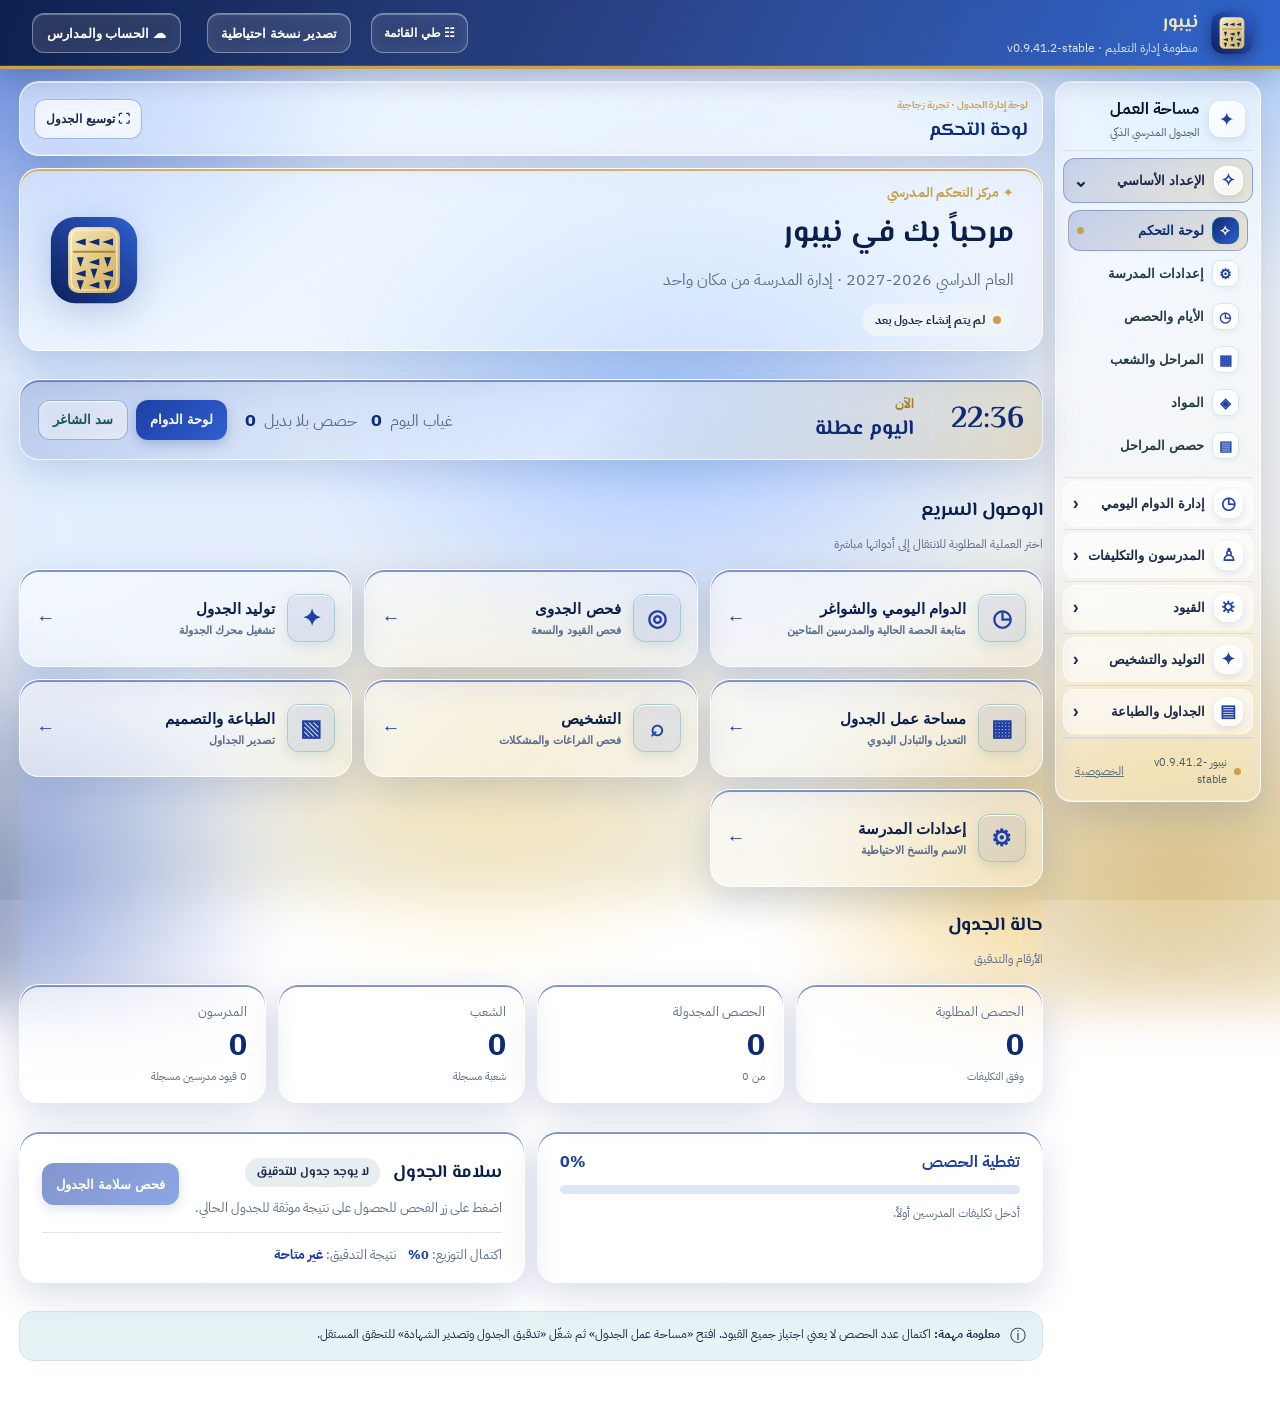
==== index.html @ 240587cc "Add files via upload" ====
<!doctype html><html lang="ar" dir="rtl"><head><meta charset="utf-8"><meta name="viewport" content="width=device-width,initial-scale=1"><meta name="application-name" content="نيبور — منظومة إدارة التعليم"><meta name="theme-color" content="#0F2A75"><link rel="manifest" href="manifest.json"><link rel="apple-touch-icon" href="apple-touch-icon.png"><link rel="icon" type="image/png" href="icon-192.png"><meta name="apple-mobile-web-app-capable" content="yes"><meta name="mobile-web-app-capable" content="yes"><meta name="apple-mobile-web-app-title" content="نيبور"><meta name="apple-mobile-web-app-status-bar-style" content="black-translucent"><title>نيبور — منظومة إدارة التعليم v0.9.41.2-stable</title>

<link rel="stylesheet" href="fonts.css"><link rel="stylesheet" href="styles.css?v=09412"><link rel="stylesheet" href="theme.css?v=09412"><link rel="stylesheet" href="cloud.css?v=09412"><link rel="stylesheet" href="identity.css?v=09412"></head><body>
<header class="topbar"><button type="button" id="menuToggle" class="glass-icon menu-toggle" aria-label="فتح القائمة" aria-expanded="false"><span>☰</span></button><div class="brand"><svg class="logo" viewBox="0 0 48 48" fill="none" stroke="#fff" stroke-width="3.2" stroke-linecap="round" stroke-linejoin="round" aria-hidden="true"><path d="M9 38c0-9 8-6 12-12s-2-11 6-14 12 2 12 2"/><circle cx="9" cy="38" r="3.2" fill="#E8A23A" stroke="none"/><circle cx="39" cy="14" r="3.2" fill="#E8A23A" stroke="none"/></svg><div><h1>نيبور</h1><p id="releaseLabel">منظومة إدارة التعليم · v0.9.41.2-stable</p></div></div><button type="button" id="sidebarCompactToggle" class="sidebar-compact-toggle" aria-label="طي القائمة الجانبية" aria-pressed="false" title="طي القائمة">☷ القائمة</button><button id="exportBtn" title="تنزيل نسخة احتياطية">تصدير نسخة احتياطية</button></header>
<div class="app-shell"><aside class="glass-sidebar" id="sidebar" aria-label="القائمة الرئيسية"><div class="sidebar-head"><span class="glass-icon">✦</span><div><strong>مساحة العمل</strong><small>الجدول المدرسي الذكي</small></div></div><div id="sideNavigation"></div><div class="sidebar-foot"><span class="live-dot"></span><span id="sideVersion">نيبور v0.9.41.2-stable</span><a class="side-privacy" href="privacy.html" target="_blank" rel="noopener" style="margin-inline-start:auto;font-size:12px;opacity:.85;color:inherit">الخصوصية</a></div></aside><div id="sidebarBackdrop" class="sidebar-backdrop" hidden></div><main><div class="workspace-top"><div><span class="eyebrow">لوحة إدارة الجدول · تجربة زجاجية</span><h2 id="currentPage">التوليد والتشخيص</h2></div><label class="section-picker">القسم <select id="sectionSelector" aria-label="اختيار القسم"></select></label></div><nav id="steps" aria-label="صفحات القسم"></nav><section id="summary" class="panel"></section><section id="workspace" class="panel"></section></main></div>
<input id="importFile" type="file" accept=".json,application/json" class="masar-import-input" aria-label="اختيار نسخة احتياطية JSON"><script src="errorlog.js"></script><script src="storage.js?v=09412"></script><script src="pwa.js"></script></body></html>
---- fonts.css ----
/* خطوط مسار — مضمّنة محلياً لتعمل دون إنترنت وفي الطباعة. El Messiri للعناوين، IBM Plex Sans Arabic للنصوص. */
@font-face{font-family:"El Messiri";font-style:normal;font-weight:500;font-display:swap;src:url(font-messiri-ar-500.woff2) format("woff2");unicode-range:U+0600-06FF,U+200C-200E,U+2010-2011,U+204F,U+2E41,U+FB50-FDFF,U+FE80-FEFC}
@font-face{font-family:"El Messiri";font-style:normal;font-weight:500;font-display:swap;src:url(font-messiri-la-500.woff2) format("woff2");unicode-range:U+0000-00FF,U+0131,U+0152-0153,U+02BB-02BC,U+02C6,U+02DA,U+02DC,U+2000-206F,U+20AC,U+2122,U+2191,U+2193,U+2212,U+2215,U+FEFF,U+FFFD}
@font-face{font-family:"El Messiri";font-style:normal;font-weight:700;font-display:swap;src:url(font-messiri-ar-700.woff2) format("woff2");unicode-range:U+0600-06FF,U+200C-200E,U+2010-2011,U+204F,U+2E41,U+FB50-FDFF,U+FE80-FEFC}
@font-face{font-family:"El Messiri";font-style:normal;font-weight:700;font-display:swap;src:url(font-messiri-la-700.woff2) format("woff2");unicode-range:U+0000-00FF,U+0131,U+0152-0153,U+02BB-02BC,U+02C6,U+02DA,U+02DC,U+2000-206F,U+20AC,U+2122,U+2191,U+2193,U+2212,U+2215,U+FEFF,U+FFFD}
@font-face{font-family:"IBM Plex Sans Arabic";font-style:normal;font-weight:400;font-display:swap;src:url(font-plex-ar-400.woff2) format("woff2");unicode-range:U+0600-06FF,U+200C-200E,U+2010-2011,U+204F,U+2E41,U+FB50-FDFF,U+FE80-FEFC}
@font-face{font-family:"IBM Plex Sans Arabic";font-style:normal;font-weight:400;font-display:swap;src:url(font-plex-la-400.woff2) format("woff2");unicode-range:U+0000-00FF,U+0131,U+0152-0153,U+02BB-02BC,U+02C6,U+02DA,U+02DC,U+2000-206F,U+20AC,U+2122,U+2191,U+2193,U+2212,U+2215,U+FEFF,U+FFFD}
@font-face{font-family:"IBM Plex Sans Arabic";font-style:normal;font-weight:500;font-display:swap;src:url(font-plex-ar-500.woff2) format("woff2");unicode-range:U+0600-06FF,U+200C-200E,U+2010-2011,U+204F,U+2E41,U+FB50-FDFF,U+FE80-FEFC}
@font-face{font-family:"IBM Plex Sans Arabic";font-style:normal;font-weight:500;font-display:swap;src:url(font-plex-la-500.woff2) format("woff2");unicode-range:U+0000-00FF,U+0131,U+0152-0153,U+02BB-02BC,U+02C6,U+02DA,U+02DC,U+2000-206F,U+20AC,U+2122,U+2191,U+2193,U+2212,U+2215,U+FEFF,U+FFFD}
@font-face{font-family:"IBM Plex Sans Arabic";font-style:normal;font-weight:700;font-display:swap;src:url(font-plex-ar-700.woff2) format("woff2");unicode-range:U+0600-06FF,U+200C-200E,U+2010-2011,U+204F,U+2E41,U+FB50-FDFF,U+FE80-FEFC}
@font-face{font-family:"IBM Plex Sans Arabic";font-style:normal;font-weight:700;font-display:swap;src:url(font-plex-la-700.woff2) format("woff2");unicode-range:U+0000-00FF,U+0131,U+0152-0153,U+02BB-02BC,U+02C6,U+02DA,U+02DC,U+2000-206F,U+20AC,U+2122,U+2191,U+2193,U+2212,U+2215,U+FEFF,U+FFFD}
---- styles.css ----
:root{--bg:#f4f7fb;--card:#fff;--ink:#172033;--muted:#667085;--line:#e4e9f1;--accent:#285b8f;--good:#267a4a;--warn:#a76500;--danger:#b42318}*{box-sizing:border-box}body{margin:0;font-family:Tahoma,Arial,sans-serif;background:var(--bg);color:var(--ink)}header{background:#173b63;color:#fff;padding:20px max(24px,5vw);display:flex;justify-content:space-between;align-items:center;gap:20px}h1{margin:0 0 6px;font-size:25px}header p{margin:0;opacity:.8}button{border:0;border-radius:9px;padding:10px 14px;cursor:pointer;background:var(--accent);color:#fff;font-weight:700}button.secondary{background:#eef3f8;color:#27445f}button.danger{background:#fff0ee;color:var(--danger)}button.warn{background:#fff4df;color:#8a5700}main{max-width:1400px;margin:auto;padding:24px}.panel{background:var(--card);border:1px solid var(--line);border-radius:14px;padding:20px;margin-bottom:18px;box-shadow:0 4px 18px #1720330a}#steps{display:flex;gap:8px;overflow:auto;margin-bottom:18px}.step{white-space:nowrap;background:#fff;color:#445;border:1px solid var(--line)}.step.active{background:var(--accent);color:#fff}.grid{display:grid;grid-template-columns:repeat(auto-fit,minmax(220px,1fr));gap:12px}.field label{display:block;font-size:13px;color:var(--muted);margin-bottom:6px}.field input,.field select,.field textarea{width:100%;border:1px solid #cfd7e3;border-radius:8px;padding:10px;background:#fff;font:inherit}.field textarea{min-height:120px;resize:vertical}.actions{display:flex;gap:8px;flex-wrap:wrap;margin-top:14px}.cards{display:grid;grid-template-columns:repeat(auto-fit,minmax(150px,1fr));gap:10px}.stat{border:1px solid var(--line);border-radius:10px;padding:13px}.stat b{display:block;font-size:23px;margin-top:5px}.progress{height:10px;background:#edf1f5;border-radius:10px;overflow:hidden}.progress i{display:block;height:100%;background:var(--good)}table{width:100%;border-collapse:collapse;margin-top:14px;table-layout:fixed}th,td{border-bottom:1px solid var(--line);padding:10px;text-align:right;vertical-align:top;overflow-wrap:anywhere}th{background:#f8fafc;color:#475467;font-size:13px}.empty{text-align:center;color:var(--muted);padding:30px}.tag{display:inline-block;border-radius:20px;padding:4px 8px;font-size:12px;background:#eef4fa}.notice{padding:11px 13px;border-radius:9px;background:#f0f7ff;color:#214d78;margin:10px 0}.error{background:#fff1f0;color:var(--danger)}.warning{background:#fff8e8;color:#8a5700}.stage-dot{width:10px;height:10px;border-radius:50%;display:inline-block;margin-left:5px}.availability{overflow:auto}.slot-grid{display:grid;grid-template-columns:130px repeat(var(--periods),minmax(72px,1fr));min-width:700px;border:1px solid var(--line);border-radius:10px;overflow:hidden}.slot-grid>div{padding:8px;border-left:1px solid var(--line);border-bottom:1px solid var(--line);text-align:center}.slot-head{font-weight:700;background:#f8fafc}.slot{cursor:pointer;user-select:none}.slot.available{background:#edf8f1;color:#21633e}.slot.unavailable{background:#fff0ee;color:#9d281f}.pref-grid{display:flex;gap:7px;flex-wrap:wrap;margin-top:8px}.pref{border:1px solid var(--line);background:#fff;color:#475467}.pref.preferred{background:#edf8f1;color:#21633e}.pref.avoid{background:#fff4df;color:#8a5700}.lock-card{border:1px solid var(--line);border-radius:10px;padding:12px;margin-top:10px}.muted{color:var(--muted);font-size:13px}@media(max-width:700px){header{align-items:flex-start;flex-direction:column}main{padding:12px}.panel{padding:14px}table{font-size:13px}}.feas-head{display:flex;align-items:center;gap:14px;border-radius:12px;padding:16px;margin:14px 0}.feas-head.ok{background:#edf8f1;color:#21633e}.feas-head.bad{background:#fff1f0;color:#8f2119}.feas-score{width:44px;height:44px;border-radius:50%;display:grid;place-items:center;background:#fff;font-size:25px;font-weight:800}.feas-head h3{margin:0 0 5px}.issue{display:flex;gap:12px;border:1px solid var(--line);border-radius:10px;padding:13px;margin:9px 0}.issue.red{border-right:4px solid var(--danger)}.issue.orange{border-right:4px solid var(--warn)}.issue.green{border-right:4px solid var(--good)}.issue-icon{font-size:20px}button:disabled{opacity:.5;cursor:not-allowed}.tt-wrap{overflow:auto;margin-top:16px;border:1px solid var(--line);border-radius:12px}.timetable{margin:0;min-width:1000px}.timetable th{position:relative}.timetable td,.timetable th{text-align:center;padding:7px}.lesson b{display:block;font-size:13px}.lesson small{display:block;margin-top:4px;font-size:11px;color:#475467}.tt-empty{color:#98a2b3}.generation-status{margin-top:14px;padding:12px;border-radius:9px;background:#edf8f1;color:#21633e}@media print{header,#steps,#summary,.actions,.notice{display:none!important}main,.panel{max-width:none;margin:0;padding:0;border:0;box-shadow:none}.tt-wrap{overflow:visible;border:0}.timetable{min-width:0;font-size:9px;-webkit-print-color-adjust:exact;print-color-adjust:exact}}
.edit-overlay{position:fixed;inset:0;background:rgba(15,23,42,.48);display:grid;place-items:center;z-index:999;padding:20px}.edit-card{background:#fff;width:min(520px,100%);border-radius:16px;padding:20px;box-shadow:0 20px 60px rgba(0,0,0,.22)}.edit-card h3{margin-top:0}.quality-grid{display:grid;grid-template-columns:repeat(4,1fr);gap:10px;margin:15px 0}.quality-grid>div{background:#f8fafc;border:1px solid var(--line);border-radius:12px;padding:12px;text-align:center}.quality-grid b{display:block;font-size:22px;color:#163a5f}.quality-grid span{display:block;font-size:12px;color:#667085;margin-top:4px}@media(max-width:700px){.quality-grid{grid-template-columns:repeat(2,1fr)}}

/* v0.5.1 editing visibility + iPad/mobile */
.edit-visible{display:inline-flex!important;align-items:center;justify-content:center;gap:5px;white-space:nowrap;min-width:82px}
.edit-head{display:flex;align-items:center;justify-content:space-between;gap:12px;border-bottom:1px solid var(--line);padding-bottom:10px;margin-bottom:14px}
.edit-head h3{margin:0}
.icon-close{background:transparent!important;color:#475467!important;border:0!important;font-size:28px!important;min-width:42px!important;padding:2px 8px!important}
.edit-card textarea{min-height:90px}
@media(max-width:900px){
  #workspace{overflow-x:visible}
  #workspace table{display:block;width:100%;overflow-x:auto;-webkit-overflow-scrolling:touch}
  #workspace th,#workspace td{white-space:nowrap}
  #workspace td:last-child,#workspace th:last-child{position:sticky;left:0;background:#fff;z-index:2;box-shadow:3px 0 7px rgba(15,23,42,.08);min-width:175px}
}
@media(max-width:600px){
  .edit-card{max-height:90vh;overflow:auto}
  #workspace td:last-child,#workspace th:last-child{min-width:165px}
}

.workspace-toolbar{display:flex;gap:12px;align-items:end;flex-wrap:wrap;margin:12px 0}.workspace-toolbar .field{min-width:190px;margin:0}.problems-btn{margin-inline-start:auto;background:#edf8f1!important;color:#21633e!important}.problems-btn.has-warning{background:#fff6e6!important;color:#8a5300!important}.problems-btn.has-error{background:#fff0ef!important;color:#9b1c1c!important}.focused{min-width:760px}.interactive{cursor:pointer;position:relative}.interactive:hover{box-shadow:inset 0 0 0 2px #527aa3}.lock-mark{position:absolute;top:3px;left:4px;font-size:11px}.move-check{padding:10px 12px;border-radius:9px;margin:10px 0}.move-check.green{background:#edf8f1;color:#21633e}.move-check.orange{background:#fff6e6;color:#8a5300}.move-check.red{background:#fff0ef;color:#9b1c1c}.tt-off{background:#f2f4f7;color:#98a2b3}@media(max-width:700px){.workspace-toolbar>*{width:100%}.problems-btn{margin-inline-start:0}}

.pick-list{max-height:260px;overflow:auto;border:1px solid #d8e0e8;border-radius:12px;padding:12px;display:grid;gap:8px}.pick-list label{display:block;padding:7px;border-radius:7px;background:#f6f8fb}.pick-list label[hidden]{display:none}.load-matrix input{width:72px;text-align:center}.print-preview{overflow:auto;margin-top:16px;padding:14px;border:1px solid #d7e0e8;background:white}.print-heading{text-align:center;padding:12px}.print-heading h1{margin:0}.print-heading h2{margin:6px}.print-meta{display:flex;justify-content:space-between}.print-footer{white-space:pre-wrap;border-top:2px solid #aebac8;margin-top:18px;padding:12px}.no-colors .lesson{background:#fff!important}

/* v0.8 teacher-centered assignment workspace */
.assignment-stats{display:grid;grid-template-columns:repeat(4,minmax(0,1fr));gap:10px;margin:16px 0}.assignment-stats>div{background:#f1f5f9;border:1px solid #dae3ee;border-radius:12px;padding:13px;font-size:13px}.assignment-stats b{display:block;font-size:23px;margin-top:5px}.assignment-layout{display:grid;grid-template-columns:minmax(230px,290px) minmax(0,1fr);gap:18px;align-items:start}.teacher-index{border:1px solid #dfe6ee;background:#f9fbfd;border-radius:14px;padding:14px}.teacher-list{max-height:560px;overflow:auto;display:grid;gap:7px}.teacher-row{width:100%;display:block;text-align:right;background:white!important;color:#20344d!important;border:1px solid #dbe4ed!important;border-radius:10px;padding:11px;cursor:pointer}.teacher-row.chosen{background:#e9f1fb!important;border-color:#35659a!important}.teacher-row strong,.teacher-row small{display:block}.teacher-row small{font-size:12px;margin-top:5px;color:#62758a}.assignment-editor{min-width:0}.assignment-form{border:1px solid #dfe6ee;border-radius:14px;padding:16px;margin:14px 0}.selected-teacher{padding:14px;border-radius:12px;background:#edf3fa}.selected-teacher h3{margin:0 0 5px}.selected-teacher span,.hint{color:#61748b;font-size:13px}.draft-list{margin-top:12px}.lesson{min-width:85px;vertical-align:middle}.lesson b{font-weight:800;display:block;font-size:12px}.lesson small{display:block;font-size:10px;line-height:1.35;margin-top:3px}.tt-wrap{overflow-x:auto;-webkit-overflow-scrolling:touch}button,input,select{min-height:40px}@media(max-width:850px){.assignment-layout{grid-template-columns:1fr}.teacher-list{max-height:250px}.assignment-stats{grid-template-columns:repeat(2,minmax(0,1fr))}}@media(max-width:500px){.assignment-stats{gap:6px}.assignment-form,.teacher-index{padding:10px}.assignment-stats>div{padding:9px}.assignment-stats b{font-size:19px}}

.generation-report{margin:12px 0;padding:16px;border:1px solid #aac4d8;background:#eff7ff;border-radius:12px;line-height:1.9}#stopGenerate[hidden]{display:none!important}

/* v0.8.4 timetable presentation */
.timetable{border-collapse:separate;border-spacing:2px;min-width:900px;table-layout:fixed}
.timetable th{background:#e9f0f7;color:#243e5b;font-weight:800;padding:11px 6px;position:sticky;top:0;z-index:1}
.timetable td{vertical-align:middle;min-height:48px;text-align:center;padding:6px 4px}
.timetable td.lesson{border:1px solid rgba(33,54,80,.12);border-radius:7px;line-height:1.25;min-width:84px}
.timetable td.lesson b{display:block;font-size:12px;font-weight:800;overflow-wrap:anywhere}
.timetable td.lesson small{display:block;margin-top:4px;font-size:10px;color:#45556c;overflow-wrap:anywhere}
.tt-wrap{max-width:100%;overflow:auto}
.gap-diagnostic{display:flex;align-items:center;justify-content:space-between;gap:15px;padding:14px;border:1px solid #dce4ed;border-radius:12px;margin:9px 0;background:#fff}
.gap-diagnostic .muted{margin-top:6px;line-height:1.8}
@media(max-width:700px){.gap-diagnostic{flex-direction:column;align-items:stretch}.gap-diagnostic button{width:100%}}
@media print{.timetable{min-width:0;border-spacing:0}.timetable th{position:static}.timetable td.lesson{border-radius:0}}
/* v0.9: day identity + stage identity, preserved on print */
.day-row.day-d0>th,.day-label.day-d0{background:#dceafa!important;color:#244c7b!important}
.day-row.day-d1>th,.day-label.day-d1{background:#e0f1e5!important;color:#245f3d!important}
.day-row.day-d2>th,.day-label.day-d2{background:#fff0d9!important;color:#82541e!important}
.day-row.day-d3>th,.day-label.day-d3{background:#eee5fa!important;color:#5d3980!important}
.day-row.day-d4>th,.day-label.day-d4{background:#fbe5eb!important;color:#8b3b54!important}
.day-row.day-d5>th,.day-label.day-d5{background:#e1f2f2!important;color:#2c6060!important}
.day-row.day-d6>th,.day-label.day-d6{background:#f2ebdf!important;color:#745a31!important}
.stage-period-input{min-width:48px!important;width:58px!important;padding:6px!important;text-align:center}
@media print{.day-row>th,.day-label,.lesson{-webkit-print-color-adjust:exact!important;print-color-adjust:exact!important}}

/* v0.9.6.3 — compact academic timetable, merged vertical days */
.compact-timetable{direction:rtl;table-layout:auto;border-collapse:collapse;border-spacing:0;min-width:0;width:max-content;max-width:none;margin:0;font-size:12px}
.compact-timetable th,.compact-timetable td{border:1px solid #c4d0dd;text-align:center;vertical-align:middle;padding:4px 5px;line-height:1.25;overflow-wrap:break-word;word-break:normal}
.compact-timetable thead th{background:#e8eef5;color:#234461;font-weight:800;position:static;white-space:normal}
.compact-timetable .day-label{width:34px;min-width:34px;max-width:34px;padding:0!important;vertical-align:middle}
.compact-timetable .vertical-day{display:block;writing-mode:vertical-rl;transform:rotate(180deg);font-weight:900;font-size:15px;letter-spacing:.4px;white-space:nowrap;margin:auto}
.compact-timetable .period-number{width:32px;min-width:32px;max-width:32px;padding:2px!important;font-weight:800}
.compact-timetable td.lesson{min-width:94px;max-width:170px;border-radius:0;padding:5px 6px;white-space:normal}
.compact-timetable td.lesson b{font-size:12px;line-height:1.3;overflow-wrap:break-word}
.compact-timetable td.lesson small{font-size:10px;line-height:1.3;overflow-wrap:break-word}
.compact-timetable .day-row:nth-child(even) td:not(.lesson){background:#f6f9fc}
.print-preview .compact-timetable{width:100%;table-layout:auto}
.print-preview .compact-timetable td.lesson{min-width:0}
@media print{.compact-timetable{width:100%;table-layout:auto}.compact-timetable td.lesson{min-width:0;max-width:none}.compact-timetable .day-label{width:28px;min-width:28px;max-width:28px}}

/* v0.9.6.4: visible print preview matches actual merged-day print layout */
.print-preview .compact-timetable{table-layout:fixed!important;width:100%!important;min-width:0!important}
.print-preview .compact-timetable col.day-col{width:31px!important}
.print-preview .compact-timetable col.period-col{width:29px!important}
.print-preview .compact-timetable th.day-label{width:31px!important;min-width:31px!important;max-width:31px!important;padding:0!important;vertical-align:middle!important}
.print-preview .compact-timetable th.day-label .vertical-day{display:inline-block!important;writing-mode:vertical-rl!important;-webkit-writing-mode:vertical-rl!important;transform:rotate(180deg)!important;font-weight:900!important;font-size:15px!important;white-space:nowrap!important}
.print-preview .compact-timetable th.period-number{width:29px!important;min-width:29px!important;max-width:29px!important;padding:1px!important}
.print-preview .compact-timetable td.lesson{min-width:0!important;max-width:none!important;padding:3px!important}
.print-preview .compact-timetable td.lesson b{font-size:11px!important}
.print-preview .compact-timetable td.lesson small{font-size:9px!important}

/* v0.9.6.5: compact stage preview without stretched subject columns */
.print-preview .compact-timetable{width:max-content!important;max-width:100%!important;table-layout:fixed!important}
.print-preview .compact-timetable col.day-col{width:26px!important}
.print-preview .compact-timetable col.period-col{width:24px!important}
.print-preview .compact-timetable col.subject-col{width:110px!important}
.print-preview .compact-timetable th.day-label{width:26px!important;min-width:26px!important;max-width:26px!important}
.print-preview .compact-timetable th.period-number{width:24px!important;min-width:24px!important;max-width:24px!important}
.print-preview .compact-timetable th.vertical-heading{width:26px!important;padding:0!important;height:54px!important}
.print-preview .compact-timetable th.vertical-heading span{display:inline-block!important;writing-mode:vertical-rl!important;transform:rotate(180deg)!important;font-weight:900!important;white-space:nowrap!important}
.print-preview .compact-timetable td.lesson{max-width:110px!important;padding:1px 2px!important}
.print-preview .compact-timetable td.lesson b{font-size:9px!important;line-height:1.1!important}
.print-preview .compact-timetable td.lesson small{font-size:8px!important;line-height:1.1!important;margin:0!important}

/* v0.9.6.6: fixed, content-derived column widths; never stretch to page */
.print-preview .compact-timetable{width:var(--compact-width)!important;min-width:0!important;max-width:none!important;table-layout:fixed!important;margin-inline:auto!important}
.print-preview .compact-timetable col.subject-col{width:auto!important}
.print-preview .compact-timetable td.lesson{max-width:none!important}
.print-preview .tt-wrap{overflow-x:auto!important}
@media print{.compact-timetable{width:var(--compact-width)!important;max-width:none!important;table-layout:fixed!important;margin-inline:auto!important}.compact-timetable col.subject-col{width:auto!important}}

/* Assignment audit v0.9.7.2 */
.audit-heading{display:flex;align-items:center;justify-content:space-between;gap:12px;flex-wrap:wrap}.audit-heading p{color:#62748a;margin:4px 0 12px}.audit-filters{display:grid;grid-template-columns:repeat(4,minmax(145px,1fr));gap:12px;margin:16px 0}.audit-cards{display:grid;grid-template-columns:repeat(5,minmax(100px,1fr));gap:10px;margin:12px 0 20px}.audit-cards>div{background:#f2f6fb;border:1px solid #dce5ef;border-radius:12px;padding:12px;color:#475569}.audit-cards b{display:block;font-size:23px;color:#16304d;margin-top:4px}.audit-cards .audit-warn{background:#fff5e9;border-color:#f1d4ad}.audit-cards .audit-warn b{color:#a75017}.audit-screen h3{margin-top:22px}.audit-pill{display:inline-block;border-radius:99px;padding:4px 9px;white-space:nowrap;background:#eaf6ef;color:#17653a;font-weight:700}.audit-pill.missing,.audit-pill.duplicate{background:#fff0df;color:#99500b}.audit-pill.extra,.audit-pill.unplanned{background:#fff0f0;color:#a02c2c}.audit-table td{vertical-align:middle}.audit-table button{white-space:nowrap}@media(max-width:750px){.audit-filters{grid-template-columns:repeat(2,minmax(0,1fr))}.audit-cards{grid-template-columns:repeat(2,minmax(0,1fr))}}@media print{body:has(.audit-screen) header,body:has(.audit-screen) nav,body:has(.audit-screen) #summary,body:has(.audit-screen) .audit-heading .actions,body:has(.audit-screen) .audit-filters,body:has(.audit-screen) .audit-table button,body:has(.audit-screen) .audit-teacher{display:none!important}body:has(.audit-screen) #workspace{display:block!important;width:100%!important;box-shadow:none!important}.audit-screen{font-size:10px}.audit-screen .tt-wrap{overflow:visible!important}.audit-screen table{width:100%;font-size:9px}.audit-screen tr{break-inside:avoid}}

/* v0.9.8.1 design configuration */
.design-options{border:1px solid #d9e2ec;background:#f8fafc;border-radius:14px;padding:16px;margin:12px 0 18px}.design-options h3{color:#173451;margin-top:0;border-bottom:2px solid #c4a468;padding-bottom:10px}.design-toggles{display:flex;gap:16px;flex-wrap:wrap;margin:14px 0}.design-toggles label{display:flex;align-items:center;gap:6px}.logo-preview{width:92px;height:92px;object-fit:contain;border:1px solid #d3dce7;background:white;border-radius:10px;padding:5px;margin:8px 0}#prLogoPreview{min-height:40px;color:#667085}.print-preview .formal-head{display:grid;grid-template-columns:1fr 2fr 1fr;gap:10px;align-items:center;border-bottom:2px solid #c4a468;margin-bottom:8px;padding:10px}.print-preview .formal-side{font-size:11px;line-height:1.6}.print-preview .formal-side:last-child{text-align:left}.print-preview .formal-center{text-align:center}.print-preview .formal-center h1{font-size:18px;margin:0}.print-preview .formal-center h2{font-size:14px;margin:3px}.print-preview .formal-center h3{font-size:12px;margin:2px}.print-preview .school-logo{width:50px;height:50px;object-fit:contain;display:block;margin:0 auto 4px}.print-preview .print-signatures{display:grid;grid-template-columns:repeat(3,1fr);gap:12px;text-align:center}.print-preview .print-signatures span{display:block;margin-top:12px}.print-preview .hide-teachers td.lesson small{display:none!important}.print-preview .density-medium td{padding:4px!important}.print-preview .density-wide td{padding:7px!important}

/* v0.9.8.2 unified print preview; old preview width overrides are intentionally bypassed */
.unified-preview{margin-top:20px;border:1px solid #d8e0e8;background:#edf1f5;border-radius:14px;padding:12px}
.unified-preview iframe{display:block;width:100%;height:720px;border:1px solid #cbd5df;background:#fff;border-radius:8px}
@media(max-width:800px){.unified-preview{padding:5px}.unified-preview iframe{height:560px}}

/* v0.9.8.3: shared full-width stage timetable, overrides historical fixed widths */
.print-preview .tt-wrap{width:100%!important;max-width:100%!important;overflow-x:auto!important}
.print-preview table.compact-timetable{width:100%!important;max-width:100%!important;min-width:0!important;table-layout:fixed!important;margin:3px 0!important}
.print-preview table.compact-timetable col.day-col{width:28px!important}
.print-preview table.compact-timetable col.period-col{width:28px!important}
.print-preview table.compact-timetable col.subject-col{width:auto!important}
.print-preview table.compact-timetable td.lesson{max-width:none!important}
@media print{.print-preview table.compact-timetable,table.compact-timetable{width:100%!important;max-width:100%!important;min-width:0!important;table-layout:fixed!important;margin:3px 0!important}.print-preview .tt-wrap{overflow:visible!important}}

/* v0.9.8.5 application chrome: navy and muted gold */
:root{--accent:#102C50;--ink:#102C50;--bg:#F6F5F1;--line:#DCE2E8}
body>header{background:#102C50!important;border-bottom:4px solid #C8A65A!important}
button:not(.danger):not(.secondary):not(.warn){background:#102C50}
.step.active{background:#102C50!important;border-bottom:2px solid #C8A65A!important}
.design-options h3{color:#102C50!important;border-bottom-color:#C8A65A!important}

/* Masar compact workspace v0.9.14.5 */
:root{--accent:#193b59;--bg:#f5f7f6;--line:#e3e9e7;--good:#397e77}
body{background:var(--bg);font-family:Tajawal,Tahoma,Arial,sans-serif}
header{background:#19314e;padding:12px max(16px,3vw);min-height:70px}
header h1{font-size:19px;margin:0 0 3px}header p{font-size:12px}
header .logo{width:37px;height:37px}header button{background:#ffffff1c;border:1px solid #ffffff50;padding:9px 13px}
main{max-width:1500px;padding:15px 22px}
.workspace-top{display:flex;justify-content:space-between;align-items:center;gap:12px;margin:4px 0 12px}
.workspace-top h2{font-size:21px;margin:3px 0 0}.eyebrow{font-size:12px;color:#62717b}
.section-picker{font-size:12px;color:#53636c;display:flex;align-items:center;gap:10px}
.section-picker select{min-width:215px;background:#fff;border:1px solid var(--line);border-radius:9px;padding:10px;color:#19314e;font:inherit;font-size:15px}
#steps{flex-wrap:wrap;overflow:visible;gap:6px;margin-bottom:12px}
.step{padding:8px 12px;font-size:13px;border-radius:9px}.step.active{background:#193b59}
.panel{border-radius:12px;padding:16px;margin-bottom:12px;box-shadow:0 2px 10px #17203307}
#summary{padding:10px 12px}.cards{grid-template-columns:repeat(6,minmax(0,1fr));gap:7px}
.stat{padding:9px 11px;font-size:12px;background:#fbfcfc}.stat b{font-size:21px;margin-top:2px}
#summary .progress{height:5px;margin-top:7px!important}
button{transition:background .15s,transform .15s}button:focus-visible,select:focus-visible,input:focus-visible{outline:3px solid #b5d6d0;outline-offset:2px}
@media(max-width:900px){.cards{grid-template-columns:repeat(3,minmax(0,1fr))}main{padding:12px}.workspace-top{align-items:flex-start}.section-picker select{min-width:160px}}
@media(max-width:540px){header{flex-direction:row;align-items:center;flex-wrap:wrap}header button{font-size:12px}.workspace-top{flex-direction:column;align-items:stretch}.section-picker{justify-content:space-between}.section-picker select{flex:1;min-width:0}.cards{grid-template-columns:repeat(3,minmax(0,1fr))}.stat{font-size:11px}.stat b{font-size:19px}.step{font-size:12px;padding:8px 10px}}
@media print{.workspace-top{display:none!important}}

/* v0.9.14.6: compact assignment matrix */
.matrix-head{display:flex;justify-content:space-between;align-items:center;gap:12px;flex-wrap:wrap}.matrix-head h2{margin-bottom:4px}.matrix-kpis{display:grid;grid-template-columns:repeat(4,minmax(0,1fr));gap:9px;margin:14px 0}.matrix-kpis>div{padding:12px;border:1px solid #dce5ec;border-radius:10px;background:#f7fafc;font-size:12px}.matrix-kpis b{display:block;font-size:22px;color:#19314e}.matrix-scroll{max-height:68vh}.matrix-table{border-collapse:separate;border-spacing:0;min-width:max-content;font-size:12px}.matrix-table th,.matrix-table td{border:1px solid #e1e8ef;padding:9px;text-align:center;min-width:65px}.matrix-table thead th{position:sticky;top:0;z-index:2;background:#e9f0f6}.matrix-table th:first-child{position:sticky;right:0;z-index:3;background:#f4f7fa;min-width:150px;text-align:right}.matrix-table thead th:first-child{z-index:4}.matrix-table th small{display:block;font-size:10px;color:#627487}.matrix-set{background:#eaf4f1;font-weight:700}.matrix-alert{background:#fff0ed!important;color:#9b2525;font-weight:800}.matrix-mark{display:inline-block;margin-inline-start:3px}.matrix-total td,.matrix-total th{background:#e9f0f6;font-weight:800}@media(max-width:650px){.matrix-kpis{grid-template-columns:repeat(2,1fr)}.matrix-head .actions{width:100%}}

/* v0.9.14.7 — Masar Glass Workspace: self-contained, no third-party UI dependencies */
:root{--bg:#eff4f8;--card:rgba(255,255,255,.82);--ink:#18304a;--muted:#60768a;--line:#dbe5ef;--accent:#246a85;--good:#248273;--glass-stroke:rgba(255,255,255,.75)}
body{font-family:'Tajawal',Tahoma,Arial,sans-serif;background:radial-gradient(ellipse at 90% 0%,#d7e8f3 0%,transparent 43%),radial-gradient(ellipse at 4% 90%,#e3eee9 0%,transparent 40%),#f0f5f9;min-height:100vh}
.topbar{position:sticky;top:0;z-index:40;background:rgba(22,48,72,.94);backdrop-filter:blur(18px);-webkit-backdrop-filter:blur(18px);padding:12px clamp(16px,3vw,38px);box-shadow:0 5px 24px #19314e1c}
.topbar .brand{display:flex;align-items:center;gap:12px}.topbar .brand h1{font-size:20px}.topbar .brand p{font-size:12px}.topbar .logo{width:40px;height:40px}.topbar #exportBtn{background:rgba(255,255,255,.13);border:1px solid #ffffff55;backdrop-filter:blur(10px);font-size:13px}
.app-shell{display:grid;grid-template-columns:248px minmax(0,1fr);gap:20px;max-width:1720px;margin:0 auto;padding:20px clamp(12px,2vw,30px);align-items:start}
.app-shell main{min-width:0;max-width:none;margin:0;padding:0}
.glass-sidebar{position:sticky;top:88px;max-height:calc(100vh - 104px);overflow-y:auto;padding:15px 10px;border:1px solid var(--glass-stroke);border-radius:22px;background:rgba(255,255,255,.67);box-shadow:0 15px 45px #264b6717;backdrop-filter:blur(22px);-webkit-backdrop-filter:blur(22px);scrollbar-width:thin}
.sidebar-head{display:flex;align-items:center;gap:10px;padding:9px 10px 14px;border-bottom:1px solid var(--line);margin-bottom:10px}.sidebar-head strong,.sidebar-head small{display:block}.sidebar-head small{font-size:11px;color:var(--muted);margin-top:3px}
.glass-icon{display:inline-flex;align-items:center;justify-content:center;width:36px;height:36px;flex-shrink:0;border-radius:12px;background:linear-gradient(145deg,rgba(255,255,255,.98),rgba(199,224,235,.58));border:1px solid rgba(255,255,255,.94);box-shadow:inset 0 1px 2px #fff,0 4px 11px #345b7b22;color:#28647e;font-size:19px;font-weight:800}
.side-group{padding:5px 0 10px}.side-group-title{padding:10px 13px 6px;color:#758b9b;font-size:11px;font-weight:800}.side-link{display:flex;align-items:center;gap:10px;width:100%;padding:6px 9px;border-radius:13px;text-align:right;color:#3b566b;background:transparent;font-size:13px;font-weight:600;margin:2px 0;transition:background .18s,transform .18s}.side-link:hover{background:#e7f2f7;transform:translateX(-2px)}.side-link.selected{background:linear-gradient(100deg,#d7edf0,#e8f1f9);color:#12536b;box-shadow:inset 0 0 0 1px #c3dfe9}.side-icon{width:31px;height:31px;border-radius:10px;font-size:17px}.side-link.selected .side-icon{background:linear-gradient(135deg,#328ca1,#1d5676);color:white}.side-active-dot{margin-right:auto;width:7px;height:7px;border-radius:50%;background:#278d87}.sidebar-foot{border-top:1px solid var(--line);padding:15px 12px 3px;color:#71879a;font-size:11px;display:flex;align-items:center;gap:7px}.live-dot{width:7px;height:7px;border-radius:50%;background:#39a589}
.panel{background:rgba(255,255,255,.8);border:1px solid rgba(255,255,255,.95);box-shadow:0 9px 30px #20456512;backdrop-filter:blur(12px);-webkit-backdrop-filter:blur(12px);border-radius:20px}.workspace-top{background:rgba(255,255,255,.52);border:1px solid #ffffffbd;border-radius:18px;padding:15px 19px;margin-bottom:12px}.workspace-top h2{font-size:22px;margin:4px 0}.eyebrow{color:#608196;font-size:12px}.section-picker{font-size:12px}
#steps{padding:4px 0 10px}#steps .step{border:1px solid #fff;background:#ffffffac;border-radius:12px;box-shadow:0 3px 12px #173b6310}#steps .step.active{background:linear-gradient(120deg,#1e627d,#328b96);color:#fff}
.stat{background:linear-gradient(145deg,#fff,#f1f8fa);border:1px solid #e0ebf1;border-radius:15px;box-shadow:0 5px 15px #315e7610}.stat b{color:#1e5b76}button:not(.side-link):not(.step):not(.glass-icon){transition:filter .15s,transform .15s}button:not(.side-link):not(.step):hover{filter:brightness(1.04)}.menu-toggle{display:none;color:#e6faff;background:#ffffff1e;border:1px solid #ffffff55;cursor:pointer}
input:focus-visible,select:focus-visible,textarea:focus-visible,button:focus-visible{outline:3px solid #6db2c6;outline-offset:2px}
@media(max-width:1080px){.app-shell{grid-template-columns:208px minmax(0,1fr);gap:12px}.glass-sidebar{padding:10px 6px}.side-link{font-size:12px;gap:7px}}
@media(max-width:780px){.app-shell{display:block;padding:12px}.menu-toggle{display:inline-flex}.glass-sidebar{position:fixed;top:72px;right:10px;bottom:12px;width:min(310px,86vw);max-height:none;z-index:60;transform:translateX(calc(100% + 30px));transition:transform .2s ease;box-shadow:0 20px 60px #102a4560}.sidebar-open .glass-sidebar{transform:translateX(0)}.sidebar-backdrop:not([hidden]){display:block;position:fixed;inset:0;background:#122a4066;z-index:55}.topbar{gap:10px}.topbar .brand h1{font-size:16px}.topbar #exportBtn{font-size:11px;padding:9px}.workspace-top{padding:12px}.workspace-top h2{font-size:19px}}
@media(prefers-reduced-motion:reduce){.side-link,.glass-sidebar,button{transition:none!important}}
@media print{.glass-sidebar,.sidebar-backdrop,.menu-toggle,.topbar{display:none!important}.app-shell{display:block;padding:0}.panel{background:white;box-shadow:none;backdrop-filter:none}}

/* v0.9.14.8 — readable compact glass UI; screen only so print layout remains untouched */
@media screen {
:root{--accent:#165b70;--ink:#183449;--muted:#647b8c}
.topbar{padding:9px clamp(12px,2vw,28px)!important;min-height:64px}
.topbar .brand h1{font-size:18px!important}.topbar .logo{width:34px!important;height:34px!important}
.sidebar-compact-toggle{background:#ffffff18!important;border:1px solid #ffffff66!important;color:#fff!important;padding:8px 12px!important;font-size:12px!important;margin-inline-start:auto}
.app-shell{grid-template-columns:206px minmax(0,1fr)!important;gap:12px!important;padding:12px clamp(10px,1.5vw,22px)!important;max-width:1920px!important}
.glass-sidebar{top:76px!important;max-height:calc(100vh - 88px)!important;padding:10px 7px!important;border-radius:16px!important;background:rgba(250,253,255,.91)!important}
.side-group{padding:2px 0 6px!important}.side-group-title{padding:8px 10px 4px!important;font-size:10px!important;color:#667e8d!important}
.side-link{min-height:36px!important;padding:5px 8px!important;gap:8px!important;border-radius:10px!important;background:transparent!important;color:#28485b!important;font-size:12px!important;box-shadow:none!important;border:1px solid transparent!important}
.side-link:hover{background:#eaf3f6!important}.side-link.selected{background:#e0f0f1!important;border-color:#b8d9dd!important;color:#114e5c!important;font-weight:800!important}
.side-icon{width:27px!important;height:27px!important;min-width:27px!important;border-radius:9px!important;background:linear-gradient(145deg,#fff,#e2edf1)!important;color:#1a6274!important;border:1px solid #d5e6ec!important;box-shadow:0 2px 5px #1c4e6512!important;font-size:14px!important}
.side-link.selected .side-icon{background:#19687b!important;color:#fff!important;border-color:#19687b!important}
.sidebar-head{padding:5px 8px 9px!important;margin-bottom:4px!important}
.workspace-top{padding:9px 14px!important;margin:0 0 8px!important;min-height:56px!important;border-radius:14px!important}
.workspace-top h2{font-size:19px!important;margin:1px 0!important}.eyebrow{font-size:10px!important}
#steps{padding:2px 0 6px!important}#steps .step{padding:7px 12px!important;font-size:12px!important}
.panel{border-radius:15px!important}.stat{border-radius:11px!important;padding:8px!important}.stat b{font-size:20px!important}
#summary{margin-bottom:9px!important}#workspace{padding:clamp(10px,1.3vw,18px)!important}
#workspace h2,#workspace h3{margin-top:8px!important;margin-bottom:10px!important}
.table-focus-toggle{padding:7px 11px!important;font-size:12px!important;background:#e7f1f5!important;border:1px solid #c6dce6!important;color:#1b5267!important;margin-inline-start:8px!important}
/* School timetable: improved contrast, clear teacher labels and scroll affordance */
#workspace .tt-wrap{max-width:100%;overflow:auto!important;border-radius:12px;border:1px solid #cbdce5;background:#fff;scrollbar-color:#8eafbe #eff4f6}
#workspace table.compact-timetable{border-collapse:separate!important;border-spacing:0!important;font-variant-numeric:tabular-nums}
#workspace table.compact-timetable thead th{background:#1d4765!important;color:#fff!important;border-color:#aec6d3!important;font-weight:800!important;position:sticky;top:0;z-index:3}
#workspace table.compact-timetable thead tr.section-names th{background:#285a75!important}
#workspace table.compact-timetable td.lesson{background:#f9fcfd;color:#18384d;min-height:49px;transition:background .14s ease}
#workspace table.compact-timetable td.lesson:hover{background:#e8f3f5!important;box-shadow:inset 0 0 0 2px #60a2ad}
#workspace table.compact-timetable td.lesson b{color:#173c51!important;font-weight:800!important}
#workspace table.compact-timetable td.lesson small{color:#536b7d!important;font-weight:600!important}
#workspace table.compact-timetable .period-number{background:#e9f1f7!important;color:#254c69!important;font-weight:800!important}
#workspace table.compact-timetable .day-label{background:#dce9f4!important;color:#17435f!important;font-weight:800!important}
body.sidebar-compact .app-shell{grid-template-columns:64px minmax(0,1fr)!important}
body.sidebar-compact .glass-sidebar{padding:9px 5px!important}
body.sidebar-compact .sidebar-head div,body.sidebar-compact .side-group-title,body.sidebar-compact .sidebar-foot,body.sidebar-compact .side-link .side-active-dot{display:none!important}
body.sidebar-compact .sidebar-head{justify-content:center;padding:5px 0 8px!important}
body.sidebar-compact .side-link{justify-content:center;font-size:0!important;gap:0!important;padding:6px!important;overflow:hidden!important}
body.sidebar-compact .side-link .side-icon{font-size:15px!important}
body.table-focus .app-shell{display:block!important;max-width:none!important}
body.table-focus .glass-sidebar,body.table-focus #summary,body.table-focus #steps{display:none!important}
body.table-focus #workspace{width:100%!important}
body.table-focus .workspace-top{margin-bottom:7px!important}
}
@media screen and (max-width:950px){.app-shell{grid-template-columns:170px minmax(0,1fr)!important}.side-link{font-size:11px!important}}
@media screen and (max-width:780px){.app-shell,body.sidebar-compact .app-shell{display:block!important}.sidebar-compact-toggle{display:none!important}.glass-sidebar{position:fixed!important;top:70px!important;right:10px!important;bottom:10px!important;width:min(310px,85vw)!important;max-height:none!important;transform:translateX(calc(100% + 30px));z-index:60!important}.sidebar-open .glass-sidebar{transform:translateX(0)!important}body.sidebar-compact .sidebar-head div,body.sidebar-compact .side-group-title,body.sidebar-compact .sidebar-foot{display:initial!important}body.sidebar-compact .side-link{font-size:12px!important;justify-content:flex-start!important}.workspace-top{flex-wrap:wrap}.table-focus-toggle{margin-inline-start:0!important}}

/* v0.9.15.0 — mobile-first layout; does not change data, worker, validation or print. */
@media screen and (max-width:780px){
 html,body{max-width:100%;overflow-x:clip}
 .topbar{min-height:58px!important;padding:9px 12px!important;display:grid!important;grid-template-columns:44px minmax(0,1fr) auto!important;align-items:center!important;gap:9px!important}
 .topbar .menu-toggle{grid-column:1;grid-row:1;width:42px!important;height:42px!important;justify-content:center!important;align-items:center!important;border-radius:13px!important}
 .topbar .brand{grid-column:2;grid-row:1;min-width:0;gap:7px!important}
 .topbar .brand h1{font-size:15px!important;white-space:nowrap;overflow:hidden;text-overflow:ellipsis}
 .topbar .brand p{font-size:10px!important}
 .topbar .logo{width:30px!important;height:30px!important}
 .topbar #exportBtn{grid-column:3;grid-row:1;font-size:0!important;width:40px;height:40px;padding:0!important;display:grid;place-items:center;border:1px solid #ffffff55!important;background:#ffffff1c!important;color:#fff!important;border-radius:12px!important}
 .topbar #exportBtn::before{content:'⇩';font-size:23px!important;line-height:1}
 .app-shell{padding:9px!important;min-width:0}
 .app-shell main{padding:0!important;min-width:0!important;width:100%}
 .workspace-top{min-height:0!important;padding:9px 11px!important;display:flex!important;flex-direction:row!important;flex-wrap:wrap!important;align-items:center!important;gap:8px!important;margin-bottom:7px!important}
 .workspace-top .eyebrow{display:none!important}
 .workspace-top h2{font-size:17px!important;margin:0!important}
 .section-picker{display:none!important}
 .table-focus-toggle{font-size:11px!important;padding:7px 9px!important;margin-inline-start:auto!important;flex:0 0 auto!important}
 #steps{display:none!important}
 #mobileStatsToggle{display:flex!important;align-items:center;justify-content:center;width:100%;padding:8px 12px!important;font-size:12px!important;margin:0 0 7px!important;background:#e8f1f4!important;color:#17495b!important;border:1px solid #c8dce2!important}
 #summary{display:none!important;margin-bottom:7px!important;padding:8px!important}
 body.mobile-stats-open #summary{display:block!important}
 #summary .cards{grid-template-columns:repeat(3,minmax(0,1fr))!important;gap:6px!important}
 #summary .stat{padding:7px 3px!important;font-size:10px!important;min-width:0;text-align:center}
 #summary .stat b{font-size:17px!important}
 #workspace{padding:12px 10px!important;border-radius:13px!important;min-width:0!important}
 #workspace h2{font-size:19px!important;line-height:1.4}
 #workspace .grid{grid-template-columns:minmax(0,1fr)!important}
 #workspace .field{min-width:0!important}
 #workspace input,#workspace select,#workspace textarea{max-width:100%;min-width:0;font-size:16px!important}
 #workspace .actions{display:flex;flex-wrap:wrap;gap:7px!important}
 #workspace .actions button{flex:1 1 145px;min-height:42px}
 .glass-sidebar{top:8px!important;bottom:8px!important;right:8px!important;width:min(330px,88vw)!important;border-radius:18px!important;overflow-y:auto!important;overscroll-behavior:contain}
 .sidebar-backdrop:not([hidden]){background:#061c2caa!important}
 .side-link{min-height:43px!important;font-size:13px!important}
 .gen-metrics{grid-template-columns:repeat(2,minmax(0,1fr))!important}
 .gen-actions{display:grid!important;grid-template-columns:repeat(2,minmax(0,1fr))!important}
 .gen-actions button{min-width:0!important;white-space:normal!important}
 .tt-wrap{max-width:100%!important;overflow-x:auto!important;-webkit-overflow-scrolling:touch}
 .matrix-scroll{max-width:100%!important;overflow-x:auto!important}
}
@media screen and (max-width:380px){.topbar .brand h1{font-size:13px!important}.gen-actions{grid-template-columns:1fr!important}}
@media screen and (min-width:781px){#mobileStatsToggle{display:none!important}}
@media print{#mobileStatsToggle{display:none!important}}

/* v0.9.15.1: responsive, accessible timetable matrix */
.matrix-controls{display:flex;flex-wrap:wrap;gap:12px;align-items:end;margin:12px 0}.matrix-controls label{display:flex;flex-direction:column;gap:5px;font-size:13px;min-width:150px;flex:1}.matrix-controls select{min-height:42px;max-width:100%;width:100%}.matrix-size-control{display:flex;flex-direction:column;gap:6px;font-size:13px}.matrix-size-control>div{display:flex;gap:4px;flex-wrap:wrap}.matrix-size-control button{padding:9px 12px;min-height:42px;background:transparent;color:inherit;border:1px solid #a5b9c6;border-radius:9px}.matrix-size-control button.active{background:#125f69;color:white;border-color:#125f69}.matrix-scroll{overflow:auto!important;max-width:100%;overscroll-behavior-x:contain;max-height:68vh}.matrix-table{table-layout:fixed;width:max-content;min-width:100%;direction:rtl}.matrix-table th,.matrix-table td{box-sizing:border-box;white-space:nowrap;overflow-wrap:normal;word-break:normal;vertical-align:middle;padding:0!important;text-align:center}.matrix-table th:first-child{width:150px!important;min-width:150px!important;max-width:150px!important;padding:10px!important;white-space:normal;word-break:keep-all;line-height:1.45}.matrix-table thead th:not(:first-child){height:70px;white-space:normal;word-break:keep-all;line-height:1.3;padding:7px 3px!important}.matrix-table thead th small{font-size:12px;line-height:1.3}.matrix-table tbody td{height:46px}.matrix-cell{display:block;width:100%;height:100%;min-height:44px;border:0!important;border-radius:0!important;background:transparent!important;color:inherit!important;font-weight:700;cursor:pointer;font-size:14px;padding:0 4px!important}.matrix-cell:focus-visible{outline:3px solid #e7a84d;outline-offset:-3px}.matrix-cell:hover{box-shadow:inset 0 0 0 2px #398b93}.matrix-size-compact .matrix-table th:not(:first-child),.matrix-size-compact .matrix-table td{width:54px!important;min-width:54px!important;max-width:54px!important}.matrix-size-compact .matrix-table tbody td{height:36px}.matrix-size-compact .matrix-cell{min-height:36px;font-size:12px}.matrix-size-medium .matrix-table th:not(:first-child),.matrix-size-medium .matrix-table td{width:72px!important;min-width:72px!important;max-width:72px!important}.matrix-size-large .matrix-table th:not(:first-child),.matrix-size-large .matrix-table td{width:92px!important;min-width:92px!important;max-width:92px!important}.matrix-size-large .matrix-table tbody td{height:58px}.matrix-size-large .matrix-cell{min-height:58px;font-size:16px}.matrix-details{margin:12px 0;padding:14px;border:1px solid #91b4b9;border-radius:12px;background:#edf7f7;color:#193b42}.matrix-details[hidden]{display:none}.matrix-detail-head{display:flex;justify-content:space-between;align-items:center;gap:12px}.matrix-details li{margin:5px 0}@media(max-width:650px){.matrix-controls label{min-width:120px}.matrix-table th:first-child{width:125px!important;min-width:125px!important;max-width:125px!important}.matrix-scroll{max-height:65vh}}

/* v0.9.15.2 */
.timetable td,.timetable th,.focused td,.focused th,.matrix-table td,.matrix-table th,#workspace table td,#workspace table th{text-align:center!important;vertical-align:middle!important}
#workspace table td,#workspace table th{overflow-wrap:normal;word-break:normal}
.batch-card{width:min(860px,96vw);max-height:92dvh;overflow-y:auto}
.batch-pick,.batch-fields{display:grid;grid-template-columns:1fr 1fr auto;gap:12px;align-items:end}
.batch-fields{grid-template-columns:1fr 1fr}
.batch-row{padding:12px;border:1px solid #c7d9df;border-radius:14px;margin:10px 0;background:rgba(170,210,215,.09)}
.batch-row-title{display:flex;align-items:center;justify-content:space-between;gap:12px;margin-bottom:10px}
.batch-row-title b{font-size:.9rem}
.batch-fields label{display:flex;flex-direction:column;gap:6px}
.batch-pick select,.batch-fields select{width:100%;min-width:0}
@media(max-width:650px){.batch-pick{grid-template-columns:1fr}.batch-fields{grid-template-columns:1fr 1fr}.batch-row-title{flex-wrap:wrap}}

/* v0.9.15.3 — polished glass dashboard, original Masar identity */
body.dashboard-page #summary,body.dashboard-page #steps,body.dashboard-page .section-picker{display:none!important}
body.dashboard-page #workspace{background:transparent!important;border:0!important;box-shadow:none!important;padding:0!important;overflow:visible!important}
body.dashboard-page .workspace-top{margin-bottom:12px!important}
.home-dash{--glass-line:rgba(130,183,192,.32);display:grid;gap:16px;color:#143f4b}
.home-dash .glass-surface{background:linear-gradient(135deg,rgba(255,255,255,.91),rgba(236,249,249,.77));border:1px solid var(--glass-line);box-shadow:0 8px 26px rgba(20,64,76,.07),inset 0 1px 0 rgba(255,255,255,.92);backdrop-filter:blur(15px) saturate(145%);-webkit-backdrop-filter:blur(15px) saturate(145%);border-radius:20px}
.home-hero{display:flex;justify-content:space-between;align-items:center;gap:15px;padding:26px 28px;min-height:168px;background:linear-gradient(120deg,rgba(223,244,243,.92),rgba(255,255,255,.88))!important}
.home-kicker{color:#187d79;font-size:13px;font-weight:700;letter-spacing:.2px}
.home-hero h2{font-size:clamp(23px,2.5vw,34px)!important;margin:8px 0!important;color:#103f49!important}
.home-hero p{margin:0 0 12px;color:#56747d}
.home-hero-symbol{font-size:68px;color:rgba(20,117,113,.24);border:1px solid rgba(13,109,104,.15);width:110px;height:110px;display:grid;place-items:center;border-radius:25px;background:rgba(255,255,255,.38);flex:none}
.home-status{display:inline-flex;align-items:center;gap:8px;background:rgba(239,244,248,.9);padding:7px 13px;border-radius:999px;font-size:12px;font-weight:700;color:#365b67}
.home-status.ready{background:#d9f2e7;color:#12604a}.home-status.attention{background:#fff0d8;color:#89540c}
.home-status-dot{width:8px;height:8px;border-radius:50%;background:#698996}.home-status.ready .home-status-dot{background:#16875d}.home-status.attention .home-status-dot{background:#cf881e}
.home-metrics{display:grid;grid-template-columns:repeat(4,minmax(0,1fr));gap:12px}
.home-metric{padding:17px 18px;display:flex;flex-direction:column;gap:7px;min-width:0}
.home-metric span{font-size:13px;color:#53737d}.home-metric strong{font-size:30px;color:#113e55;line-height:1.1;font-variant-numeric:tabular-nums}.home-metric small{color:#64818a;font-size:11px}
.home-progress{padding:18px 22px}.home-progress-head{display:flex;justify-content:space-between;gap:12px;margin-bottom:11px}.home-progress-head span{font-weight:800;color:#08766f}.home-track{height:9px;background:#dcebed;border-radius:99px;overflow:hidden}.home-track i{height:100%;display:block;background:linear-gradient(90deg,#0f766e,#57b6a9);border-radius:99px}.home-progress p{font-size:12px;color:#55747d;margin:10px 0 0}
.home-section-head h3{font-size:19px;margin:3px 0;color:#104f50}.home-section-head p{margin:0;color:#67828a;font-size:12px}
.home-actions{display:grid;grid-template-columns:repeat(3,minmax(0,1fr));gap:12px}
.home-action{appearance:none;cursor:pointer;display:flex;align-items:center;text-align:right;gap:12px;min-height:98px;padding:16px!important;color:#143e4b!important;transition:transform .15s,box-shadow .15s,border-color .15s;background:linear-gradient(135deg,rgba(255,255,255,.95),rgba(233,248,248,.82))!important}
.home-action:hover,.home-action:focus-visible{transform:translateY(-2px);border-color:#55a8a3!important;box-shadow:0 10px 26px rgba(18,97,99,.15)!important;outline:none}
.home-action-icon{width:48px;height:48px;flex:none;border-radius:15px;background:linear-gradient(135deg,rgba(255,255,255,.96),rgba(151,208,210,.55));border:1px solid rgba(69,155,163,.32);box-shadow:inset 0 1px 0 white,0 4px 13px rgba(12,83,90,.12);display:grid;place-items:center;color:#087a79;font-size:23px}
.home-action-text{display:flex;flex-direction:column;gap:6px;min-width:0;flex:1}.home-action-text strong{font-size:15px;color:#164b55}.home-action-text small{font-size:11px;color:#6b848d}.home-action-arrow{color:#4d8991;font-size:19px}
.home-note{display:flex;gap:10px;padding:12px 16px;background:rgba(223,240,242,.76);border:1px solid #c5e0e1;border-radius:14px;color:#446b72}.home-note p{margin:0;font-size:12px;line-height:1.8}
body.sidebar-compact .side-link{position:relative}
@media(max-width:1050px){.home-actions{grid-template-columns:repeat(2,minmax(0,1fr))}}
@media(max-width:780px){.home-hero{padding:18px;min-height:0}.home-hero-symbol{width:66px;height:66px;font-size:37px;border-radius:18px}.home-metrics{grid-template-columns:repeat(2,minmax(0,1fr))}.home-metric{padding:13px}.home-metric strong{font-size:25px}.home-actions{grid-template-columns:repeat(2,minmax(0,1fr))}.home-action{padding:12px!important;min-height:80px;gap:8px}.home-action-icon{width:38px;height:38px;font-size:19px}.home-action-text strong{font-size:12px}.home-action-text small{font-size:10px}.home-action-arrow{display:none}}
@media(max-width:410px){.home-actions{grid-template-columns:1fr}.home-hero-symbol{display:none}}
@media(prefers-reduced-motion:reduce){.home-action{transition:none}}
@media print{.home-dash .glass-surface{backdrop-filter:none!important;-webkit-backdrop-filter:none!important}}

/* v0.9.15.4 — legible glass palette; screen only */
@media screen{
:root{--masar-title:#123B45;--masar-text:#253B46;--masar-secondary:#526775;--masar-number:#123C5A;--masar-action:#086C69}
.home-dash{color:var(--masar-text)}
.home-dash .home-hero h2,.home-dash .home-section-head h3,.home-dash .home-audit h3{color:var(--masar-title)!important}
.home-dash .home-hero p,.home-dash .home-metric span,.home-dash .home-metric small,.home-dash .home-progress p,.home-dash .home-section-head p,.home-dash .home-action-text small{color:var(--masar-secondary)!important}
.home-dash .home-metric strong{color:var(--masar-number)!important}
.home-dash .home-action-text strong{color:var(--masar-title)!important}
.home-dash .home-action-icon,.home-dash .home-action-arrow,.home-dash .home-kicker{color:var(--masar-action)!important}
.home-dash .home-note{color:#315862}
.home-audit{padding:18px 22px}
.home-audit-heading{display:flex;justify-content:space-between;align-items:center;gap:16px;flex-wrap:wrap}
.home-audit h3{font-size:18px;margin:0 0 8px}
.home-audit p{font-size:13px;line-height:1.65;color:var(--masar-secondary);margin:0;overflow-wrap:anywhere}
.home-audit button{color:#fff!important;background:#086C69!important;min-height:42px}
.home-audit button:disabled{opacity:.55}
.home-audit-tag{display:inline-flex;vertical-align:middle;margin-inline-start:8px;padding:5px 11px;border-radius:999px;font-size:12px;background:#e8edf0;color:#36515e}
.home-audit-tag.pass{background:#d5f0e4;color:#10583d}
.home-audit-tag.fail{background:#fbe3e1;color:#98251e}
.home-audit-tag.pending{background:#fff0d6;color:#7a490c}
.home-audit-facts{display:flex;gap:12px;flex-wrap:wrap;margin-top:14px;padding-top:12px;border-top:1px solid rgba(81,127,133,.2);font-size:13px;color:var(--masar-secondary)}
.home-audit-facts strong{color:var(--masar-number)}
/* Maintain contrast on transparent panels without erasing semantic lesson colors. */
.home-dash .glass-surface{background-color:rgba(255,255,255,.72)}
.home-dash .home-action:focus-visible,.home-audit button:focus-visible{outline:3px solid #b16a14;outline-offset:2px}
}
@media screen and (max-width:650px){.home-audit{padding:14px}.home-audit-heading button{width:100%}.home-audit-tag{margin-top:5px}}
/* Masar 0.9.15.6 — readable glass surfaces and compact grouped navigation */
@media screen{
:root{--muted:#455D68;--text:#253B46}
.glass-sidebar{background:rgba(250,253,255,.94)!important}
.side-group{padding:3px 0!important;border-bottom:1px solid rgba(35,92,105,.11)}
.side-group-trigger{display:flex!important;align-items:center!important;gap:9px!important;width:100%!important;min-height:45px!important;padding:7px 9px!important;background:rgba(232,244,247,.52)!important;border:1px solid rgba(69,128,139,.18)!important;border-radius:12px!important;color:#234653!important;font-size:13px!important;font-weight:800!important;text-align:right!important;cursor:pointer!important;box-shadow:none!important}
.side-group-trigger.group-active{background:rgba(216,239,242,.9)!important;color:#0e4f5b!important}
.side-group-trigger .group-symbol{width:29px;height:29px;min-width:29px;display:inline-grid;place-items:center;font-size:17px;color:#12677a;background:rgba(255,255,255,.75)}
.side-group-trigger .group-label{flex:1}
.side-group-trigger .group-chevron{font-size:18px;color:#345b68}
.side-group-items{padding:5px 5px 6px!important}
.side-group-items[hidden]{display:none!important}
.side-link{color:#253B46!important;font-size:13px!important;min-height:41px!important}
.side-link.selected{color:#0d4958!important}
/* Improve contrast across all panels, while leaving colored timetable cells intact. */
.panel>p,.panel small,.panel .hint,.panel .muted,.panel .subtle,.panel .description,.panel .note,.panel .help,.panel .card small,.panel .stat small,.panel .diagnosis-card small{color:#455D68!important}
.panel .stat b,.panel .cards b{color:#123C5A!important}
.panel input,.panel select,.panel textarea{color:#253B46}
.panel button:not(.secondary):not(.side-link):not(.step){font-weight:700}
.panel button.secondary{color:#14545e!important}
.panel .home-audit button,.panel button.primary{color:white!important}
.glass-sidebar .sidebar-head small,.sidebar-foot{color:#455D68!important}
.side-group-trigger:focus-visible,.side-link:focus-visible{outline:3px solid #bb7b20!important;outline-offset:2px}
}
@media screen and (min-width:781px){body.sidebar-compact .side-group-trigger{justify-content:center!important;padding:6px 3px!important;min-height:42px!important}body.sidebar-compact .side-group-trigger .group-label,body.sidebar-compact .side-group-trigger .group-chevron,body.sidebar-compact .side-group-items{display:none!important}body.sidebar-compact .side-group-trigger .group-symbol{width:30px;height:30px;min-width:30px}body.sidebar-compact .side-group{padding:5px 0!important}}
@media screen and (max-width:780px){.side-group-trigger{font-size:14px!important;min-height:48px!important}.side-link{min-height:44px!important}}
/* v0.9.15.7: backup protection controls, clear on iPad and mobile */
.backup-protection{margin:12px 0 22px;padding:20px;border:1px solid rgba(8,108,105,.24);border-radius:18px;background:rgba(241,250,250,.88);box-shadow:0 10px 28px rgba(17,57,69,.05);color:#253B46}
.backup-protection h3{color:#123B45;margin:0 0 10px}
.backup-protection p{color:#455D68;line-height:1.7;font-size:14px}
.backup-protection .backup-disclaimer{font-size:12px}
.backup-protection .actions{display:flex;flex-wrap:wrap;gap:9px}
.backup-protection button,.backup-reminder button{min-height:40px}
.backup-reminder{position:fixed;z-index:9999;bottom:18px;left:18px;right:18px;max-width:740px;margin:auto;display:flex;align-items:center;justify-content:space-between;gap:18px;flex-wrap:wrap;border:1px solid #8ab7b2;border-radius:18px;padding:16px 18px;background:rgba(250,255,254,.97);box-shadow:0 10px 35px rgba(14,46,56,.22);color:#123B45;backdrop-filter:blur(14px);-webkit-backdrop-filter:blur(14px)}
.backup-reminder p{font-size:13px;color:#455D68;margin:6px 0 0}
.backup-reminder-actions{display:flex;flex-wrap:wrap;gap:8px}
@media(max-width:600px){.backup-reminder{bottom:8px;left:8px;right:8px}.backup-reminder-actions{width:100%}.backup-reminder-actions button{flex:1}}

/* v0.9.15.8: version history, compact glass cards */
.versions-list{display:grid;gap:12px;margin-top:16px}
.version-item{border:1px solid rgba(56,108,118,.22);border-radius:16px;padding:14px;background:rgba(255,255,255,.72);color:#253B46}
.version-title{display:flex;align-items:center;justify-content:space-between;gap:12px;flex-wrap:wrap;margin-bottom:10px}
.version-title strong{color:#123B45}
.version-title small{color:#455D68}
.version-item .actions{display:flex;flex-wrap:wrap;gap:8px}
.version-item .actions button{min-height:40px}
.version-diff:not(:empty){margin-top:12px;padding:12px;border-radius:10px;background:#e8f2f3;color:#214650;line-height:1.7;font-size:14px}
@media(max-width:650px){.version-item .actions button{flex:1 1 42%}.version-title{align-items:flex-start;flex-direction:column}}

/* v0.9.16.0: readable slot diagnostic on iPad */
#slotAuditPanel{margin-top:18px}
#slotAuditPanel .actions{align-items:end;flex-wrap:wrap}
#slotAuditPanel label{display:flex;flex-direction:column;gap:5px;color:#253b46;font-weight:700}
#slotAuditPanel select{min-width:115px;min-height:42px}
#slotAuditResult details,#auditSlotResult details{margin:12px 0;border:1px solid #b9d0d2;border-radius:12px;padding:10px;background:rgba(255,255,255,.82)}
#auditSlotResult summary{cursor:pointer;font-weight:700;color:#123b45}
#auditSlotResult table{width:100%}
#auditSlotResult th,#auditSlotResult td{font-size:14px}
/* v0.9.16.1 */
.slot-section-analysis{display:grid;gap:10px;max-height:440px;overflow:auto;padding:8px 0}
.slot-analysis-item{background:rgba(255,255,255,.88);border:1px solid #c8d8dd;border-radius:12px;padding:12px;color:#253b46}
.slot-analysis-item strong{color:#123b45}
.slot-analysis-item p{font-size:14px;line-height:1.65;margin:5px 0}

/* Read-only repair preview */
.slot-repair-panel{margin:14px 0;padding:14px;border:1px solid #b3cbd0;border-radius:14px;background:rgba(240,248,248,.85);color:#243e48}
.slot-repair-panel summary{font-weight:750;color:#123b45;cursor:pointer}
.slot-repair-item{margin:10px 0;padding:12px;border:1px solid #c8d8dd;border-radius:12px;background:#fff}
.slot-repair-item p{font-size:14px;line-height:1.7;margin:8px 0}.slot-repair-item small{color:#45616c}

/* v0.9.16.3 safe move previews */
.slot-preview-apply{margin-top:8px;min-height:42px}
.slot-repair-item p{line-height:1.7}

/* v0.9.16.4 two-lesson exchange previews */
.slot-swap-apply{margin-top:8px;min-height:44px}

/* v0.9.17.1: readable totals in planning and audit tables */
.load-matrix tfoot th,.audit-totals-row th{background:#dcefeb!important;color:#164d48!important;font-weight:800!important;border-top:2px solid #16766b!important;white-space:nowrap}
.load-matrix .load-total{font-weight:700;background:#f0f7f5;text-align:center;font-variant-numeric:tabular-nums}
.load-matrix tfoot th{position:sticky;bottom:0;z-index:2}
@media print{.load-matrix tfoot th{position:static}.load-matrix tfoot,.audit-totals-row{display:table-footer-group;break-inside:avoid}}

/* v0.9.18.0: Safari/iPad stage-load totals must remain in the table body.
   Older mobile rules force tables to display:block, which can detach tfoot. */
#workspace #stageLoadMatrix{display:table!important;width:100%;min-width:860px;table-layout:fixed;border-collapse:collapse;margin-top:0}
#workspace #stageLoadMatrix .load-totals-row{display:table-row!important}
#workspace #stageLoadMatrix .load-totals-row th{display:table-cell!important;position:static!important;bottom:auto!important;background:#dcefeb!important;color:#164d48!important;font-weight:800!important;border-top:3px solid #16766b!important;text-align:center!important;vertical-align:middle!important;white-space:normal!important;min-width:0!important;box-shadow:none!important}
#workspace #stageLoadMatrix .load-totals-row th:first-child{text-align:right!important;min-width:165px!important}
#workspace #stageLoadMatrix .load-total{background:#f0f7f5!important;text-align:center!important;font-weight:800!important}
#workspace #stageLoadMatrix th:last-child,#workspace #stageLoadMatrix td:last-child{position:static!important;min-width:105px!important;box-shadow:none!important}
@media(max-width:900px){#workspace #stageLoadMatrix{min-width:860px!important}#workspace #stageLoadMatrix th,#workspace #stageLoadMatrix td{white-space:normal!important}}

/* 0.9.19.1: iPad Safari backup picker: visually hidden, not display:none. */
.masar-import-input{position:absolute!important;width:1px!important;height:1px!important;opacity:0!important;overflow:hidden!important;clip-path:inset(50%)!important;pointer-events:none!important}
.masar-import-label{display:inline-flex;align-items:center;justify-content:center;cursor:pointer;padding:10px 16px;border-radius:10px;border:1px solid #b9c9d1;color:#163a49;background:#eef5f7;font-weight:700}
.masar-import-label:focus-visible{outline:3px solid #0f766e;outline-offset:3px}
---- theme.css ----
/* هوية «مسار» البصرية: أخضر مزرق + كهرماني. للشاشة فقط، ولا تمس الطباعة. */
@media screen{
:root{--bg:#EEF5F3;--card:#fff;--ink:#12302F;--muted:#5B7370;--line:#D3E3DF;--accent:#0F766E;--accent-dark:#0B4F4A;--amber:#E8A23A;--good:#15803D;--warn:#B45309;--danger:#B42318}
html{-webkit-text-size-adjust:100%}
body{font-family:Tajawal,"Segoe UI",system-ui,Tahoma,Arial,sans-serif;background:var(--bg);color:var(--ink)}
header{background:linear-gradient(120deg,#0B4F4A 0%,#0F766E 70%,#14958A 100%);border-bottom:4px solid var(--amber);box-shadow:0 6px 22px #0b4f4a33}
header .brand{display:flex;align-items:center;gap:14px}
header .logo{width:46px;height:46px;flex:none;border-radius:13px;background:#ffffff1f;padding:7px}
header h1{margin:0;font-size:26px;letter-spacing:.2px}
header p{margin:2px 0 0;opacity:.85;font-size:13px}
header button{background:#fff;color:var(--accent-dark)}
#steps{display:flex;gap:8px;overflow-x:auto;padding:12px max(16px,4vw);background:#fff;border-bottom:1px solid var(--line);scrollbar-width:thin}
#steps .step{flex:none;background:#EAF4F2;color:var(--accent-dark);border:1px solid transparent;border-radius:999px;padding:8px 14px;font-weight:600;font-size:14px}
#steps .step:hover{border-color:var(--accent)}
#steps .step.active{background:var(--accent);color:#fff;box-shadow:0 3px 10px #0f766e55}
.panel{border-radius:18px;border:1px solid var(--line);border-top:4px solid var(--accent);box-shadow:0 8px 26px #0b4f4a14}
h2{color:var(--accent-dark)}
button{background:var(--accent);border-radius:11px;transition:transform .08s,background .15s}
button:hover{background:var(--accent-dark)}button:active{transform:scale(.98)}
button.secondary{background:#fff;color:var(--accent-dark);border:1.5px solid var(--accent)}
button.secondary:hover{background:#EAF4F2}
button.danger{background:var(--danger)}
button:disabled{opacity:.5;cursor:not-allowed}
input,select,textarea{border:1.5px solid var(--line);border-radius:10px;padding:9px 10px;font:inherit;background:#fff;color:var(--ink)}
input:focus,select:focus,textarea:focus,button:focus-visible{outline:3px solid #E8A23A88;outline-offset:1px;border-color:var(--accent)}
.notice{background:#E6F4F1;color:#0B4F4A;border-inline-start:4px solid var(--accent);border-radius:10px}
.notice.error{background:#FEECEA;color:#8F1D14;border-inline-start-color:var(--danger)}
table th{background:#E6F4F1;color:var(--accent-dark)}
.issue{border-radius:14px;background:#fff}
.issue.red{border-color:#F3B4AE;background:#FFF6F5}
.issue.orange{border-color:#F2D3A1;background:#FFFAF1}
.generation-report{border:1px solid var(--line);border-radius:14px;background:#F7FBFA;padding:14px;margin:14px 0}
.diag-summary{display:flex;flex-wrap:wrap;gap:8px;margin:10px 0}
.diag-summary span{padding:6px 12px;border-radius:999px;font-weight:700;font-size:13px;background:#fff;border:1px solid var(--line)}
.diag-summary .d-block{color:#8F1D14;background:#FEECEA}.diag-summary .d-lim{color:#8A4B00;background:#FFF1DC}.diag-summary .d-warn{color:#7A5A00;background:#FFF8D6}
.quality-grid>div{background:#E6F4F1;border-radius:12px}
}
@media screen{.diag-fix{margin:6px 0 8px;padding:7px 10px;border-radius:9px;background:#FFF8E6;color:#7A4B00;font-size:13px;border-inline-start:3px solid var(--amber)}}
@media screen{button:not(.danger):not(.secondary):not(.warn){background:var(--accent)}button:not(.danger):not(.secondary):not(.warn):hover{background:var(--accent-dark)}button.danger{color:#fff;background:var(--danger)}.probe-out .issue{margin:10px 0}}


/* v0.9.14.9 — compact generation dashboard, scoped to avoid affecting printing */
@media screen{
.gen-dashboard{display:grid;gap:12px;min-width:0}.gen-hero{display:flex;align-items:center;justify-content:space-between;gap:14px;flex-wrap:wrap}.gen-hero h2{margin:2px 0 4px;font-size:clamp(20px,2vw,27px)}.gen-hero p{margin:0;color:#667b80;font-size:13px}.gen-eyebrow{font-size:11px;color:#638a8b;font-weight:700}.gen-state{display:inline-flex;align-items:center;gap:8px;border:1px solid #d6e7e4;border-radius:999px;padding:8px 13px;background:#f1f8f7;color:#155c58;font-size:12px;font-weight:700}.gen-state-dot{width:8px;height:8px;border-radius:50%;background:#d5a342}.gen-state.is-complete .gen-state-dot{background:#20836b}.gen-state.is-blocked .gen-state-dot{background:#bf4e45}.gen-metrics{display:grid;grid-template-columns:repeat(4,minmax(0,1fr));gap:8px}.gen-metrics>div{display:flex;flex-direction:column;gap:3px;padding:12px 14px;border:1px solid #dfebeb;border-radius:12px;background:#f7fbfa}.gen-metrics strong{font-size:23px;line-height:1.15;color:#153b50;font-variant-numeric:tabular-nums}.gen-metrics strong small{font-size:13px;color:#6b8589}.gen-metrics span{font-size:12px;color:#607980}.gen-actions{display:flex;flex-wrap:wrap;gap:8px;align-items:center}.gen-actions button{padding:10px 15px;font-size:13px}.gen-progress{background:#eaf4f2;border-radius:9px;padding:9px 12px;font-size:12px;color:#245c58}.gen-last-report{padding:11px 13px;border:1px solid #dbe8e8;border-radius:10px;font-size:13px}.gen-last-report small{display:block;color:#698085;margin-top:5px}.gen-section-title{display:flex;align-items:baseline;justify-content:space-between;gap:10px;margin-top:8px}.gen-section-title h3{margin:0;font-size:17px}.gen-section-title span{font-size:11px;color:#6c8588}.gen-details{border:1px solid #dbe7e7;border-radius:12px;background:#fff;overflow:hidden}.gen-details>summary{cursor:pointer;padding:13px 15px;font-weight:700;color:#204e57;display:flex;align-items:center;justify-content:space-between;gap:12px;list-style:none}.gen-details>summary::-webkit-details-marker{display:none}.gen-details>summary::before{content:'⌄';font-size:18px;color:#5a8b88;transition:transform .15s}.gen-details[open]>summary::before{transform:rotate(180deg)}.gen-details>summary span{font-size:11px;font-weight:400;color:#70898b;margin-inline-start:auto}.gen-details-body{padding:12px 15px;border-top:1px solid #e6eeee}.gen-details-body .generation-report{margin:8px 0}.gen-details-body .quality-grid{margin:0}.gen-dashboard .tt-wrap{max-width:100%;overflow:auto}
}
@media screen and (max-width:800px){.gen-metrics{grid-template-columns:repeat(2,minmax(0,1fr))}.gen-hero{align-items:flex-start}.gen-actions button{flex:1 1 145px}.gen-details>summary span{display:none}}
/* ===== 0.9.16.0: السحب والإفلات في تعديل الحصص ===== */
td.lesson[data-entry]{cursor:grab;-webkit-user-select:none;user-select:none;-webkit-touch-callout:none}
td.lesson[data-entry]:active{cursor:grabbing}
td.dnd-src{opacity:.35}
.dnd-active,.dnd-active *{cursor:grabbing!important;-webkit-user-select:none;user-select:none}
.dnd-ghost{position:fixed;z-index:10000;pointer-events:none;padding:8px 14px;border-radius:12px;background:#0F766E;color:#fff;font-weight:700;box-shadow:0 10px 26px #0007;transform:translate(-50%,-135%);white-space:nowrap}
td.dnd-ok{outline:2px dashed #15803D;outline-offset:-3px;box-shadow:inset 0 0 0 999px #15803d22}
td.dnd-warn{outline:2px dashed #B45309;outline-offset:-3px;box-shadow:inset 0 0 0 999px #e8a23a2e}
td.dnd-bad{opacity:.5;outline:2px dashed #B42318;outline-offset:-3px}
td.dnd-hover{outline:3px solid #0F766E!important;outline-offset:-3px;opacity:1!important}
.tt-toast{position:fixed;z-index:10001;bottom:18px;left:50%;transform:translateX(-50%);max-width:min(92vw,640px);display:flex;gap:12px;align-items:center;padding:12px 16px;border-radius:14px;background:#12302F;color:#fff;font-weight:600;box-shadow:0 12px 30px #0006}
.tt-toast[hidden]{display:none}
.tt-toast.ok{border-inline-start:5px solid #15803D}.tt-toast.warn{border-inline-start:5px solid #E8A23A}.tt-toast.bad{border-inline-start:5px solid #B42318;background:#3B1410}
.tt-toast-undo{background:#fff;color:#0B4F4A;border:0;border-radius:9px;padding:6px 12px;font-weight:700;cursor:pointer}
---- cloud.css ----
#masar-cloud-panel{position:fixed;z-index:9999;inset:0;background:rgba(11,31,53,.73);display:grid;place-items:center;padding:18px;direction:rtl}#masar-cloud-panel[hidden]{display:none!important}.cloud-card{background:#fff;color:#17324d;border-radius:18px;padding:24px;max-width:540px;width:100%;max-height:90vh;overflow:auto;box-shadow:0 24px 80px #0005}.cloud-card input,.cloud-card select{width:100%;padding:10px;margin:5px 0 12px;border:1px solid #c9d6df;border-radius:8px;box-sizing:border-box}.cloud-card button,#cloudOpen{background:#0f766e;color:white;border:0;border-radius:8px;padding:10px 14px;cursor:pointer;margin:3px}.cloud-card button.secondary{background:#52667a}.cloud-card p{line-height:1.7}.cloud-card .warning{background:#fff2d9;padding:9px;border-radius:8px}.cloud-card .error{color:#ad3030;white-space:pre-wrap}.cloud-card .success{color:#167451}.cloud-card .actions{display:flex;flex-wrap:wrap;gap:6px}#cloudOpen{margin-inline:6px}
---- identity.css ----
/* هوية «مسار الملكية» — أزرق ملكي بتدرجات سماوية + ذهبي، مع الطابع الزجاجي. خط العناوين El Messiri والنصوص IBM Plex Sans Arabic. للشاشة فقط. */
@media screen{
:root{--masar-title:#0A1F4D;--masar-text:#1C2A4A;--masar-secondary:#5B6B8C;--masar-number:#0F2A75;--masar-action:#1E3FA3;--bg:#F1F5FC;--card:#FFFFFF;--ink:#0B1633;--muted:#5B6B8C;--line:#D8E0F0;--accent:#1E3FA3;--accent-dark:#0F2A75;--amber:#C8A24A;--gold-light:#E8CF8B;--azure:#3B6FE0;--sky:#6FA8F5;--good:#2F6B4F;--warn:#A35A12;--danger:#B3261E;--glass-stroke:rgba(255,255,255,.85)}
html body{font-family:"IBM Plex Sans Arabic",system-ui,Tahoma,Arial,sans-serif;background:
 radial-gradient(900px 460px at 88% -12%,rgba(200,162,74,.18),transparent 60%),
 radial-gradient(900px 520px at -6% 14%,rgba(59,111,224,.16),transparent 62%),linear-gradient(180deg,#EEF3FC,#F6F8FD 60%);color:var(--ink)}
h1,h2,h3,.workspace-top h2,.brand h1{font-family:"El Messiri","IBM Plex Sans Arabic",serif;letter-spacing:0;font-weight:700}
h2{color:var(--accent-dark);font-weight:700}h3{color:#1C2A4A}
/* الشريط العلوي */
.topbar,header.topbar{background:linear-gradient(115deg,#061640 0%,#0F2A75 48%,#1D55C7 100%)!important;border-bottom:3px solid var(--amber)!important;box-shadow:0 8px 28px #081c4f40,inset 0 -1px 0 rgba(255,255,255,.12)}
.topbar .logo{background:rgba(255,255,255,.12);border-radius:12px}
.topbar button,header button{background:rgba(255,255,255,.14)!important;color:#fff!important;border:1px solid rgba(255,255,255,.32)!important}
.topbar button:hover{background:rgba(255,255,255,.24)!important}
.topbar #exportBtn,.topbar #exportBtn *{color:#fff!important;background:rgba(255,255,255,.16)!important;text-shadow:none}
.topbar .cloud-btn,.topbar #cloudBtn{background:var(--amber)!important;color:#0B1633!important;border-color:transparent!important}
/* القائمة الجانبية الزجاجية */
.glass-sidebar{background:rgba(255,255,255,.72)!important;border:1px solid rgba(255,255,255,.9)!important;box-shadow:0 16px 44px #0A1F4D14}
.side-group-trigger{color:#1C2A4A}
.side-group-trigger.group-active,.side-link.selected{background:linear-gradient(135deg,rgba(30,63,163,.13),rgba(200,162,74,.14))!important;color:var(--accent-dark)!important;border-color:rgba(30,63,163,.25)!important}
.glass-icon{background:rgba(255,255,255,.8);color:var(--accent)}
.side-link.selected .glass-icon{background:var(--accent)!important;color:#fff!important}
.sidebar-foot .live-dot{background:var(--amber)}
/* بطاقات وأقسام */
.panel,.glass-surface{background:rgba(255,255,255,.82)!important;border:1px solid rgba(255,255,255,.95)!important;border-top:3px solid var(--accent)!important;border-radius:20px;box-shadow:0 10px 30px #0A1F4D12}
.workspace-top{background:rgba(255,255,255,.7)!important;border:1px solid rgba(255,255,255,.9)!important}
.eyebrow{color:var(--amber);font-weight:700}
button,button:not(.danger):not(.secondary):not(.warn){background:var(--accent);color:#fff;border-radius:12px}
button:not(.danger):not(.secondary):not(.warn):hover,button:hover{background:var(--accent-dark)}
button.secondary{background:rgba(255,255,255,.8)!important;color:var(--accent-dark)!important;border:1.5px solid rgba(30,63,163,.45)!important}
button.secondary:hover{background:#fff!important}
input,select,textarea{border-color:var(--line);background:#FFFFFF;border-radius:11px}
input:focus,select:focus,textarea:focus,button:focus-visible{outline:3px solid rgba(200,162,74,.5);border-color:var(--accent)}
.notice{background:rgba(30,63,163,.07);color:#4a1a2a;border-inline-start:4px solid var(--accent);border-radius:12px}
.notice.warning{background:rgba(200,162,74,.14);color:#6B4E0E;border-inline-start-color:var(--amber)}
table th{background:#E4ECFA!important;color:var(--accent-dark)!important;font-family:"El Messiri","IBM Plex Sans Arabic",sans-serif}
table td,table th{border-color:var(--line)}
.quality-grid>div,.stat{background:rgba(255,255,255,.9)!important;border:1px solid var(--line)!important}
.progress i{background:linear-gradient(90deg,var(--accent),var(--azure) 60%,var(--amber))!important}
/* ===== تبسيط التخطيط ===== */
body:not(.dashboard-page) #summary{display:none}                 /* الإحصاءات في الرئيسية فقط */
body:not(.dashboard-page) #workspace>h2:first-child,
body:not(.dashboard-page) #workspace>style+h2{display:none}      /* العنوان المكرر */
#steps{background:transparent!important;border:0!important;padding-block:6px}
#steps .step{background:rgba(255,255,255,.85)!important;color:var(--accent-dark)!important;border:1px solid var(--line)!important}
#steps .step.active{background:var(--accent)!important;color:#fff!important}
.cards{gap:10px}.stat{padding:10px 12px;border-radius:14px}.stat b{font-size:1.25rem}
/* لوحة الدوام الحالي */
.sd-now{background:linear-gradient(135deg,rgba(30,63,163,.12),rgba(200,162,74,.16))!important;border:1px solid rgba(30,63,163,.2)!important;font-family:inherit}
.sd-now b{font-family:"El Messiri",serif;font-size:1.7rem;color:var(--accent-dark)}
.sd-banner{background:var(--accent)!important}
.live-lesson.is-running{border-inline-start:4px solid var(--accent)!important;background:rgba(30,63,163,.06)!important}
.live-counters{grid-template-columns:repeat(3,minmax(0,1fr))}.live-counter{padding:10px 14px!important}.live-counter b{font-size:1.35rem!important}
.live-toolbar{grid-template-columns:repeat(2,minmax(0,260px))!important}
.live-section{color:var(--accent-dark)}

.progress{background:#DCE5F6!important}
.dashboard-page [class*=eyebrow],.dashboard-page [class*=kicker]{color:var(--amber)!important}
.live-dot{background:var(--amber)!important}

html body button.secondary,html body .actions button.secondary{color:var(--accent-dark)!important}
.progress,.progress.big,[class*=coverage] .bar{background:#DCE5F6!important}
.progress>i,.progress i{background:linear-gradient(90deg,var(--accent),var(--amber))!important}
.dashboard-page .percent,.dashboard-page [class*=percent],.dashboard-page [class*=pct]{color:var(--accent)!important}

.group-symbol,.side-icon,.glass-icon{color:var(--accent)!important}
.group-chevron,.side-group-trigger,.group-label,.home-status.neutral,.home-note,.home-note *,.home-audit-tag.neutral,.home-action,.home-action-text,.table-focus-toggle{color:#1C2A4A!important}
.side-active-dot,.home-status-dot{background:var(--amber)!important}
.dashboard-page b,.home-card b,.home-hero b{color:var(--accent-dark)!important}
.dashboard-page #workspace button:not(.secondary):not(.danger):not(.home-action):not(.side-link){background:var(--accent)!important;color:#fff!important}
.home-note{border-color:var(--line)!important}
.home-progress i,[class*=progress-fill]{background:linear-gradient(90deg,var(--accent),var(--amber))!important}
.home-progress-head>*:first-child,.home-progress-head strong{color:var(--accent)!important}
.home-progress .progress{background:#DCE5F6!important}

/* ===== لغة الأشكال الموحّدة: ثلاثة أنصاف أقطار، حد رفيع، ظل واحد ===== */
:root{--r-lg:20px;--r-md:12px;--r-sm:8px;--shadow:0 8px 26px #0A1F4D14}
.panel,.glass-surface,.home-hero,.home-metric,.home-action,.today-strip,.workspace-top{border-radius:var(--r-lg)!important;box-shadow:var(--shadow)!important;border-top-width:1px!important;border-top-color:rgba(255,255,255,.95)!important}
.home-hero{border-top:3px solid var(--accent)!important;border-top-color:var(--accent)!important}
button,.side-link,input,select,textarea,.notice,table,.live-chip,.sd-chip{border-radius:var(--r-md)!important}
.home-status,.home-audit-tag,#steps .step{border-radius:999px!important}
.masar-logo-wrap{display:inline-flex;width:44px;height:44px;flex:none;filter:drop-shadow(0 3px 8px #0006)}
.home-hero-symbol{background:none!important;border:0!important;box-shadow:none!important;width:auto!important;height:auto!important;filter:drop-shadow(0 8px 18px #0F2A7533)}
.home-hero{padding-block:14px!important}.home-hero h2{font-size:1.9rem!important}
/* شريط اليوم */
.today-strip{display:grid;grid-template-columns:auto 1fr auto auto;gap:18px;align-items:center;padding:14px 18px;margin:12px 0;background:linear-gradient(135deg,rgba(30,63,163,.10),rgba(200,162,74,.14))!important}
.today-time{text-align:center;padding-inline-end:18px;border-inline-end:1px solid var(--line)}
.today-time small{display:block;color:var(--muted)}.today-time b{font:700 1.9rem "El Messiri",serif;color:var(--accent-dark)}
.today-label{display:block;color:var(--amber);font-weight:700;font-size:.8rem}.today-main strong{font:700 1.3rem "El Messiri",serif;color:var(--accent-dark)}
.today-facts{display:flex;gap:14px;color:var(--muted)}.today-facts b{color:var(--accent-dark);font-size:1.15rem;margin-inline-start:4px}.today-facts b.warn{color:#B3261E}
.today-actions{display:flex;gap:8px}
@media(max-width:900px){.today-strip{grid-template-columns:1fr 1fr}.today-time{border:0}.today-facts,.today-actions{grid-column:1/-1}}
.status-grid{display:grid;grid-template-columns:1fr 1fr;gap:12px;margin:0 0 12px}.status-grid>*{margin:0!important}
@media(max-width:900px){.status-grid{grid-template-columns:1fr}}
.home-metrics{margin-bottom:12px}
/* بقايا الأخضر */
.home-status.ready{background:rgba(200,162,74,.16)!important;color:#6B4E0E!important}
.home-status.ready .home-status-dot{background:var(--amber)!important}
.home-progress-head span,.home-progress-head>*:last-child,.home-audit-facts strong{color:var(--accent)!important}
.home-track{background:#DCE5F6!important}.home-track i{background:linear-gradient(90deg,var(--accent),var(--amber))!important}
.home-action-icon{background:rgba(30,63,163,.09)!important;color:var(--accent)!important;border-radius:var(--r-md)!important}
.home-action-arrow{color:var(--amber)!important}
.table-focus-toggle{background:rgba(255,255,255,.8)!important;border:1px solid rgba(30,63,163,.4)!important}
}

@media screen{
.brand h1,.topbar h1{background:linear-gradient(180deg,#fff,#E8CF8B);-webkit-background-clip:text;background-clip:text;color:transparent!important;font-weight:700}
#workspace button:not(.secondary):not(.danger):not(.warn):not(.home-action):not(.problems-btn):not(.table-focus-toggle):not(.side-link):not(.side-group-trigger):not(.step):not(.icon-close),.cloud-card button:not(.secondary),.edit-card button:not(.secondary):not(.icon-close){background:linear-gradient(135deg,#1E3FA3,#2F5FD0)!important;box-shadow:0 4px 12px rgba(30,63,163,.26)}
#workspace button:not(.secondary):not(.danger):not(.warn):not(.home-action):not(.problems-btn):not(.table-focus-toggle):not(.side-link):not(.side-group-trigger):not(.step):not(.icon-close):hover,.cloud-card button:not(.secondary):hover,.edit-card button:not(.secondary):not(.icon-close):hover{background:linear-gradient(135deg,#0F2A75,#1E3FA3)!important}
.panel,.glass-surface{border-top:3px solid var(--accent)!important;border-image:none}
.panel::before{content:"";display:block;height:0}
h2{position:relative}
.eyebrow,.today-label{color:#A57F22!important}
#steps .step.active{background:linear-gradient(135deg,#0F2A75,#1E3FA3)!important;box-shadow:0 4px 12px rgba(30,63,163,.3)}
.side-link.selected .glass-icon{background:linear-gradient(135deg,#0F2A75,#2F5FD0)!important}
}

/* ===== الطابع الزجاجي (Glassmorphism): خلفية متوهجة + أسطح شفافة ضبابية + حواف مضيئة ===== */
@media screen{
html body{background:linear-gradient(160deg,#D5E3FA 0%,#E6EEFB 38%,#F4EFE0 100%) fixed!important}
body::before{content:"";position:fixed;inset:-12%;z-index:-1;pointer-events:none;
 background:
  radial-gradient(560px 460px at 9% 14%,rgba(47,95,208,.66),transparent 68%),
  radial-gradient(640px 500px at 92% 5%,rgba(111,168,245,.62),transparent 68%),
  radial-gradient(600px 480px at 84% 88%,rgba(200,162,74,.58),transparent 68%),
  radial-gradient(520px 420px at 5% 90%,rgba(15,42,117,.52),transparent 68%),
  radial-gradient(520px 380px at 52% 46%,rgba(59,111,224,.30),transparent 70%),
  radial-gradient(420px 320px at 40% 78%,rgba(232,207,139,.40),transparent 70%);
 filter:blur(26px)}
.panel,.glass-surface,.workspace-top,.glass-sidebar,.home-hero,.home-metric,.home-action,.today-strip,.stat,.quality-grid>div,.sd-now,.live-counter{
 background:linear-gradient(145deg,rgba(255,255,255,.58),rgba(255,255,255,.32))!important;
 -webkit-backdrop-filter:blur(22px) saturate(1.7);backdrop-filter:blur(22px) saturate(1.7);
 border:1px solid rgba(255,255,255,.78)!important;
 box-shadow:0 12px 36px rgba(15,42,117,.16),inset 0 1px 0 rgba(255,255,255,.95),inset 0 -1px 0 rgba(255,255,255,.35)!important}
.panel,.glass-surface{border-top:1px solid rgba(255,255,255,.9)!important;box-shadow:0 12px 36px rgba(15,42,117,.16),inset 0 2px 0 rgba(30,63,163,.55),inset 0 1px 0 rgba(255,255,255,.95)!important}
.home-hero{box-shadow:0 14px 40px rgba(15,42,117,.18),inset 0 2px 0 rgba(200,162,74,.8),inset 0 1px 0 rgba(255,255,255,.95)!important;border-top-color:rgba(255,255,255,.9)!important}
.today-strip{background:linear-gradient(135deg,rgba(30,63,163,.20),rgba(255,255,255,.45) 55%,rgba(200,162,74,.26))!important}
.glass-sidebar{background:linear-gradient(170deg,rgba(255,255,255,.62),rgba(255,255,255,.34))!important}
.tt-wrap,.tt-wrap table.timetable{background:rgba(255,255,255,.88)!important}
.tt-wrap{-webkit-backdrop-filter:blur(10px);backdrop-filter:blur(10px)}
.home-action:hover{background:linear-gradient(145deg,rgba(255,255,255,.85),rgba(255,255,255,.55))!important;transform:translateY(-2px);transition:transform .18s,background .18s}
input,select,textarea{background:rgba(255,255,255,.72)!important;border:1px solid rgba(255,255,255,.9)!important;box-shadow:inset 0 1px 3px rgba(15,42,117,.10),0 1px 0 rgba(255,255,255,.8)}
input:focus,select:focus,textarea:focus{border-color:var(--azure)!important;box-shadow:0 0 0 3px rgba(59,111,224,.28)!important;outline:0!important}
button.secondary,.table-focus-toggle{background:rgba(255,255,255,.55)!important;-webkit-backdrop-filter:blur(10px);backdrop-filter:blur(10px);border:1px solid rgba(30,63,163,.35)!important;box-shadow:inset 0 1px 0 rgba(255,255,255,.9)}
.notice{background:rgba(255,255,255,.5)!important;-webkit-backdrop-filter:blur(12px);backdrop-filter:blur(12px);border:1px solid rgba(255,255,255,.7);border-inline-start:4px solid var(--accent)}
.notice.warning{border-inline-start-color:var(--amber)}
.topbar,header.topbar{background:linear-gradient(115deg,rgba(6,22,64,.92) 0%,rgba(15,42,117,.88) 48%,rgba(29,85,199,.86) 100%)!important;-webkit-backdrop-filter:blur(20px) saturate(1.5);backdrop-filter:blur(20px) saturate(1.5)}
.topbar button,header button{background:rgba(255,255,255,.14)!important;-webkit-backdrop-filter:blur(8px);backdrop-filter:blur(8px);border:1px solid rgba(255,255,255,.36)!important;box-shadow:inset 0 1px 0 rgba(255,255,255,.3)!important}
#masar-cloud-panel{background:rgba(8,28,79,.42)!important;-webkit-backdrop-filter:blur(8px);backdrop-filter:blur(8px)}
.cloud-card,.edit-card,.me-wide{background:linear-gradient(145deg,rgba(255,255,255,.86),rgba(255,255,255,.66))!important;-webkit-backdrop-filter:blur(28px) saturate(1.6);backdrop-filter:blur(28px) saturate(1.6);border:1px solid rgba(255,255,255,.9)!important;box-shadow:0 24px 70px rgba(8,28,79,.35),inset 0 1px 0 #fff!important;border-radius:22px!important}
#steps .step{background:rgba(255,255,255,.6)!important;-webkit-backdrop-filter:blur(10px);backdrop-filter:blur(10px);border:1px solid rgba(255,255,255,.85)!important}
.side-group-trigger{background:rgba(255,255,255,.4)!important;-webkit-backdrop-filter:blur(10px);backdrop-filter:blur(10px);border:1px solid rgba(255,255,255,.7)!important}
.side-link.selected,.side-group-trigger.group-active{background:linear-gradient(135deg,rgba(30,63,163,.22),rgba(200,162,74,.22))!important;border-color:rgba(30,63,163,.35)!important}
.glass-icon{background:linear-gradient(145deg,rgba(255,255,255,.95),rgba(255,255,255,.6))!important;box-shadow:inset 0 1px 0 #fff,0 3px 8px rgba(15,42,117,.12)}
}

/* ===== 0.9.31.2 — تحسين الهاتف ===== */
@media screen and (max-width:780px){
 .topbar{grid-template-columns:44px minmax(0,1fr) 44px!important;row-gap:6px!important;padding:8px 12px 8px!important}
 .topbar #exportBtn{grid-column:3!important;grid-row:1!important;width:44px!important;height:42px!important;min-height:0!important;padding:0!important}
 .topbar #cloudOpen{grid-column:1/-1!important;grid-row:2!important;width:100%!important;min-height:34px!important;height:34px!important;padding:0 12px!important;display:flex!important;align-items:center!important;justify-content:center!important;writing-mode:horizontal-tb!important;white-space:nowrap!important;font-size:13px!important;border-radius:10px!important;margin:0!important}
 .topbar .brand p{display:none}
 .app-shell{padding:10px!important}
 /* القائمة الجانبية: معتمة وواضحة على الهاتف */
 .glass-sidebar{background:linear-gradient(180deg,#F7F9FE,#E9F0FC)!important;-webkit-backdrop-filter:none!important;backdrop-filter:none!important;overflow-y:auto!important;-webkit-overflow-scrolling:touch}
 .glass-sidebar .side-link{min-height:44px}
 /* رأس الصفحة وأزرار الأدوات */
 .workspace-top{padding:10px 14px!important;gap:8px!important}
 .workspace-top .eyebrow{display:none}
 .workspace-top .table-focus-toggle{display:none!important}
 .workspace-toolbar{display:grid!important;grid-template-columns:1fr 1fr;gap:8px!important;align-items:stretch!important}
 .workspace-toolbar>*{width:auto!important;min-width:0!important}
 .workspace-toolbar>.field{grid-column:1/-1}
 .workspace-toolbar button{font-size:13px!important;padding:8px 6px!important;min-height:44px;line-height:1.35;white-space:normal}
 .workspace-toolbar .problems-btn{grid-column:1/-1;order:-1}
 .workspace-toolbar>.field{order:-2}
 .panel{padding:12px!important;border-radius:16px!important}
 /* الإشعارات السفلية لا تتداخل */
 body:has(#pwaUpdate) .backup-reminder{display:none!important}
 .backup-reminder{padding:10px 12px!important;gap:8px!important}
 .backup-reminder p{display:none}
 #pwaUpdate{padding:10px 12px!important}
}

/* ===== 0.9.31.3 — شريط سفلي + ضغط المحتوى + خطوط أوضح ===== */
#mobileNav{display:none}
@media screen and (max-width:780px){
 body{padding-bottom:calc(66px + env(safe-area-inset-bottom))}
 #mobileNav{display:grid;grid-template-columns:repeat(5,1fr);position:fixed;inset-inline:0;bottom:0;z-index:50;
  background:linear-gradient(180deg,rgba(255,255,255,.86),rgba(240,245,253,.94));-webkit-backdrop-filter:blur(18px) saturate(1.6);backdrop-filter:blur(18px) saturate(1.6);
  border-top:1px solid rgba(30,63,163,.18);box-shadow:0 -6px 22px rgba(10,31,77,.14);padding:6px 6px calc(6px + env(safe-area-inset-bottom))}
 #mobileNav button{all:unset;box-sizing:border-box;display:flex;flex-direction:column;align-items:center;justify-content:center;gap:2px;min-height:50px;border-radius:14px;color:#5B6B8C;cursor:pointer;-webkit-tap-highlight-color:transparent}
 #mobileNav .mn-i{font-size:20px;line-height:1}
 #mobileNav .mn-t{font-size:12px;font-weight:700;line-height:1.2}
 #mobileNav button.on{color:#0F2A75;background:linear-gradient(145deg,rgba(30,63,163,.14),rgba(200,162,74,.22));box-shadow:inset 0 0 0 1px rgba(30,63,163,.22)}
 #mobileNav button:focus-visible{outline:2px solid #1E3FA3}
 .glass-sidebar{bottom:76px!important;top:76px!important}
 .sidebar-backdrop:not([hidden]){z-index:45}
 .glass-sidebar{z-index:60!important}
 .backup-reminder,div[id^="pwa"],div[role="status"][style*="z-index:10000"]{bottom:calc(72px + env(safe-area-inset-bottom))!important}
 .topbar{transition:transform .22s ease}
 .topbar.topbar-hidden{transform:translateY(-110%)}
 /* ملخص المؤشرات يظهر في اللوحة فقط */
 body:not(.dashboard-page) #mobileStatsToggle{display:none!important}
 /* طيّ الفقرات الطويلة */
 .m-clamp{display:-webkit-box;-webkit-line-clamp:2;-webkit-box-orient:vertical;overflow:hidden;position:relative;cursor:pointer}
 .m-clamp:not(.m-open)::after{content:"المزيد ▾";position:absolute;inset-inline-start:0;bottom:0;padding:0 8px 0 14px;font-size:12px;font-weight:700;color:#1E3FA3;background:linear-gradient(90deg,rgba(255,255,255,0),#EAF1FC 40%)}
 .m-clamp.m-open{display:block;overflow:visible}
 /* خطوط أوضح */
 .muted,.hint,.field label,.matrix-table th small,.lesson small,.live-free{font-size:13px!important}
 .stat,.live-counter,th,td{font-size:13px}
 .eyebrow,.badge,.tag{font-size:12px}
 /* الدوام اليومي: كثافة أعلى */
 .live-toolbar{grid-template-columns:1fr 1fr!important;gap:8px!important}
 .live-counters{grid-template-columns:repeat(3,minmax(0,1fr))!important;gap:6px!important}
 .live-counter{padding:9px 6px!important;font-size:12px!important;text-align:center;line-height:1.3}
 .live-counter b{display:block;font-size:22px}
 .live-sections{grid-template-columns:1fr 1fr!important;gap:8px!important}
 .live-lesson{min-height:0!important;padding:9px 10px!important;border-radius:12px!important}
 .live-section{font-size:13px;line-height:1.3}
 .live-subject{margin-top:4px!important;font-size:14px}
 .live-teacher{font-size:12.5px;color:#5B6B8C;line-height:1.3}
 .live-list{display:grid!important;grid-template-columns:1fr 1fr;gap:6px!important}
 .live-chip{padding:7px 8px!important;font-size:13px;line-height:1.3;min-width:0;overflow-wrap:anywhere}
 .live-chip small{display:none}
 .live-sections+h3,.live-list+h3{margin-top:16px!important}
 /* لا نريد جدول فاصل يتجاوز العرض */
 .tt-wrap{border-radius:12px}
}
@media screen and (max-width:780px){
 .sd-now{padding:12px 14px!important;font-size:14px!important}
 .sd-now b{display:block;font-size:17px!important;line-height:1.5!important;margin:4px 0 8px!important}
 .sd-now .actions{margin-top:6px!important}
 .backup-reminder{padding:8px 12px!important;gap:6px!important;border-radius:14px!important}
 .backup-reminder strong{font-size:14px}
 .backup-reminder button{min-height:38px!important;font-size:13px!important;padding:6px 10px!important}
 .backup-reminder-actions{gap:6px!important}
}
@media screen and (max-width:780px){.live-counters>.live-counter{grid-column:auto!important}}

/* ===== 0.9.32 — وضع القراءة (دور مدرس) ===== */
body.role-ro #ttWorkspaceView td{pointer-events:none}
body.role-ro #ttWorkspaceView .tt-wrap{pointer-events:auto}
body.role-ro #exportBtn{display:none!important}

/* لوحة الأعضاء */
.m-list{max-height:40vh;overflow:auto;display:grid;gap:8px;margin:8px 0}
.m-list .notice{margin:0;padding:10px 12px}
.m-row{margin-top:6px!important;gap:6px!important;flex-wrap:wrap}
.m-row select{flex:1 1 120px;min-width:0;min-height:40px}
.m-row button{flex:0 0 auto;min-height:40px;padding:6px 12px}
body:has(#masar-cloud-panel:not([hidden])) .backup-reminder,body:has(#masar-cloud-panel:not([hidden])) div[id^="pwa"]{display:none!important}
.slot.status-day{background-image:repeating-linear-gradient(135deg,rgba(0,0,0,.05) 0 6px,transparent 6px 12px)}
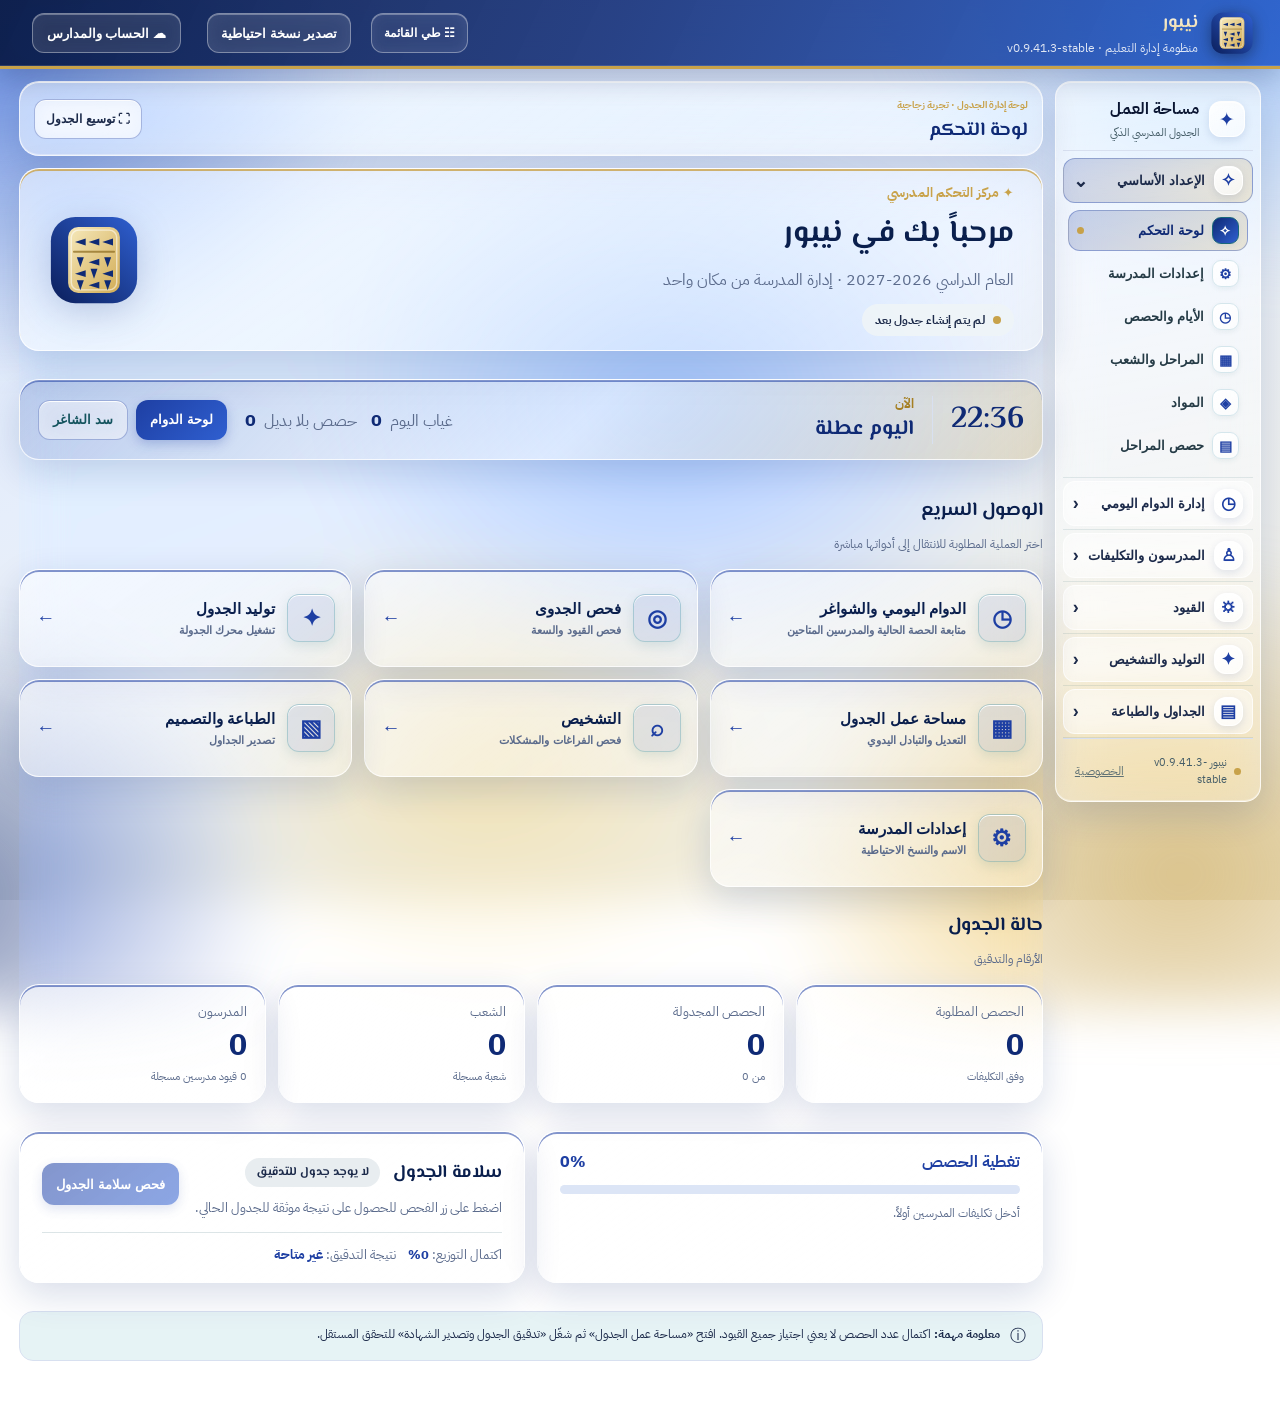
==== commit bd7b1af8: "Add files via upload" ====
--- a/index.html
+++ b/index.html
@@ -1,6 +1,6 @@
-<!doctype html><html lang="ar" dir="rtl"><head><meta charset="utf-8"><meta name="viewport" content="width=device-width,initial-scale=1"><meta name="application-name" content="نيبور — منظومة إدارة التعليم"><meta name="theme-color" content="#0F2A75"><link rel="manifest" href="manifest.json"><link rel="apple-touch-icon" href="apple-touch-icon.png"><link rel="icon" type="image/png" href="icon-192.png"><meta name="apple-mobile-web-app-capable" content="yes"><meta name="mobile-web-app-capable" content="yes"><meta name="apple-mobile-web-app-title" content="نيبور"><meta name="apple-mobile-web-app-status-bar-style" content="black-translucent"><title>نيبور — منظومة إدارة التعليم v0.9.41.2-stable</title>
+<!doctype html><html lang="ar" dir="rtl"><head><meta charset="utf-8"><meta name="viewport" content="width=device-width,initial-scale=1"><meta name="application-name" content="نيبور — منظومة إدارة التعليم"><meta name="theme-color" content="#0F2A75"><link rel="manifest" href="manifest.json"><link rel="apple-touch-icon" href="apple-touch-icon.png"><link rel="icon" type="image/png" href="icon-192.png"><meta name="apple-mobile-web-app-capable" content="yes"><meta name="mobile-web-app-capable" content="yes"><meta name="apple-mobile-web-app-title" content="نيبور"><meta name="apple-mobile-web-app-status-bar-style" content="black-translucent"><title>نيبور — منظومة إدارة التعليم v0.9.41.3-stable</title>
 
-<link rel="stylesheet" href="fonts.css"><link rel="stylesheet" href="styles.css?v=09412"><link rel="stylesheet" href="theme.css?v=09412"><link rel="stylesheet" href="cloud.css?v=09412"><link rel="stylesheet" href="identity.css?v=09412"></head><body>
-<header class="topbar"><button type="button" id="menuToggle" class="glass-icon menu-toggle" aria-label="فتح القائمة" aria-expanded="false"><span>☰</span></button><div class="brand"><svg class="logo" viewBox="0 0 48 48" fill="none" stroke="#fff" stroke-width="3.2" stroke-linecap="round" stroke-linejoin="round" aria-hidden="true"><path d="M9 38c0-9 8-6 12-12s-2-11 6-14 12 2 12 2"/><circle cx="9" cy="38" r="3.2" fill="#E8A23A" stroke="none"/><circle cx="39" cy="14" r="3.2" fill="#E8A23A" stroke="none"/></svg><div><h1>نيبور</h1><p id="releaseLabel">منظومة إدارة التعليم · v0.9.41.2-stable</p></div></div><button type="button" id="sidebarCompactToggle" class="sidebar-compact-toggle" aria-label="طي القائمة الجانبية" aria-pressed="false" title="طي القائمة">☷ القائمة</button><button id="exportBtn" title="تنزيل نسخة احتياطية">تصدير نسخة احتياطية</button></header>
-<div class="app-shell"><aside class="glass-sidebar" id="sidebar" aria-label="القائمة الرئيسية"><div class="sidebar-head"><span class="glass-icon">✦</span><div><strong>مساحة العمل</strong><small>الجدول المدرسي الذكي</small></div></div><div id="sideNavigation"></div><div class="sidebar-foot"><span class="live-dot"></span><span id="sideVersion">نيبور v0.9.41.2-stable</span><a class="side-privacy" href="privacy.html" target="_blank" rel="noopener" style="margin-inline-start:auto;font-size:12px;opacity:.85;color:inherit">الخصوصية</a></div></aside><div id="sidebarBackdrop" class="sidebar-backdrop" hidden></div><main><div class="workspace-top"><div><span class="eyebrow">لوحة إدارة الجدول · تجربة زجاجية</span><h2 id="currentPage">التوليد والتشخيص</h2></div><label class="section-picker">القسم <select id="sectionSelector" aria-label="اختيار القسم"></select></label></div><nav id="steps" aria-label="صفحات القسم"></nav><section id="summary" class="panel"></section><section id="workspace" class="panel"></section></main></div>
-<input id="importFile" type="file" accept=".json,application/json" class="masar-import-input" aria-label="اختيار نسخة احتياطية JSON"><script src="errorlog.js"></script><script src="storage.js?v=09412"></script><script src="pwa.js"></script></body></html>+<link rel="stylesheet" href="fonts.css"><link rel="stylesheet" href="styles.css?v=09413"><link rel="stylesheet" href="theme.css?v=09413"><link rel="stylesheet" href="cloud.css?v=09413"><link rel="stylesheet" href="identity.css?v=09413"></head><body>
+<header class="topbar"><button type="button" id="menuToggle" class="glass-icon menu-toggle" aria-label="فتح القائمة" aria-expanded="false"><span>☰</span></button><div class="brand"><svg class="logo" viewBox="0 0 48 48" fill="none" stroke="#fff" stroke-width="3.2" stroke-linecap="round" stroke-linejoin="round" aria-hidden="true"><path d="M9 38c0-9 8-6 12-12s-2-11 6-14 12 2 12 2"/><circle cx="9" cy="38" r="3.2" fill="#E8A23A" stroke="none"/><circle cx="39" cy="14" r="3.2" fill="#E8A23A" stroke="none"/></svg><div><h1>نيبور</h1><p id="releaseLabel">منظومة إدارة التعليم · v0.9.41.3-stable</p></div></div><button type="button" id="sidebarCompactToggle" class="sidebar-compact-toggle" aria-label="طي القائمة الجانبية" aria-pressed="false" title="طي القائمة">☷ القائمة</button><button id="exportBtn" title="تنزيل نسخة احتياطية">تصدير نسخة احتياطية</button></header>
+<div class="app-shell"><aside class="glass-sidebar" id="sidebar" aria-label="القائمة الرئيسية"><div class="sidebar-head"><span class="glass-icon">✦</span><div><strong>مساحة العمل</strong><small>الجدول المدرسي الذكي</small></div></div><div id="sideNavigation"></div><div class="sidebar-foot"><span class="live-dot"></span><span id="sideVersion">نيبور v0.9.41.3-stable</span><a class="side-privacy" href="privacy.html" target="_blank" rel="noopener" style="margin-inline-start:auto;font-size:12px;opacity:.85;color:inherit">الخصوصية</a></div></aside><div id="sidebarBackdrop" class="sidebar-backdrop" hidden></div><main><div class="workspace-top"><div><span class="eyebrow">لوحة إدارة الجدول · تجربة زجاجية</span><h2 id="currentPage">التوليد والتشخيص</h2></div><label class="section-picker">القسم <select id="sectionSelector" aria-label="اختيار القسم"></select></label></div><nav id="steps" aria-label="صفحات القسم"></nav><section id="summary" class="panel"></section><section id="workspace" class="panel"></section></main></div>
+<input id="importFile" type="file" accept=".json,application/json" class="masar-import-input" aria-label="اختيار نسخة احتياطية JSON"><script src="errorlog.js"></script><script src="storage.js?v=09413"></script><script src="pwa.js"></script></body></html>
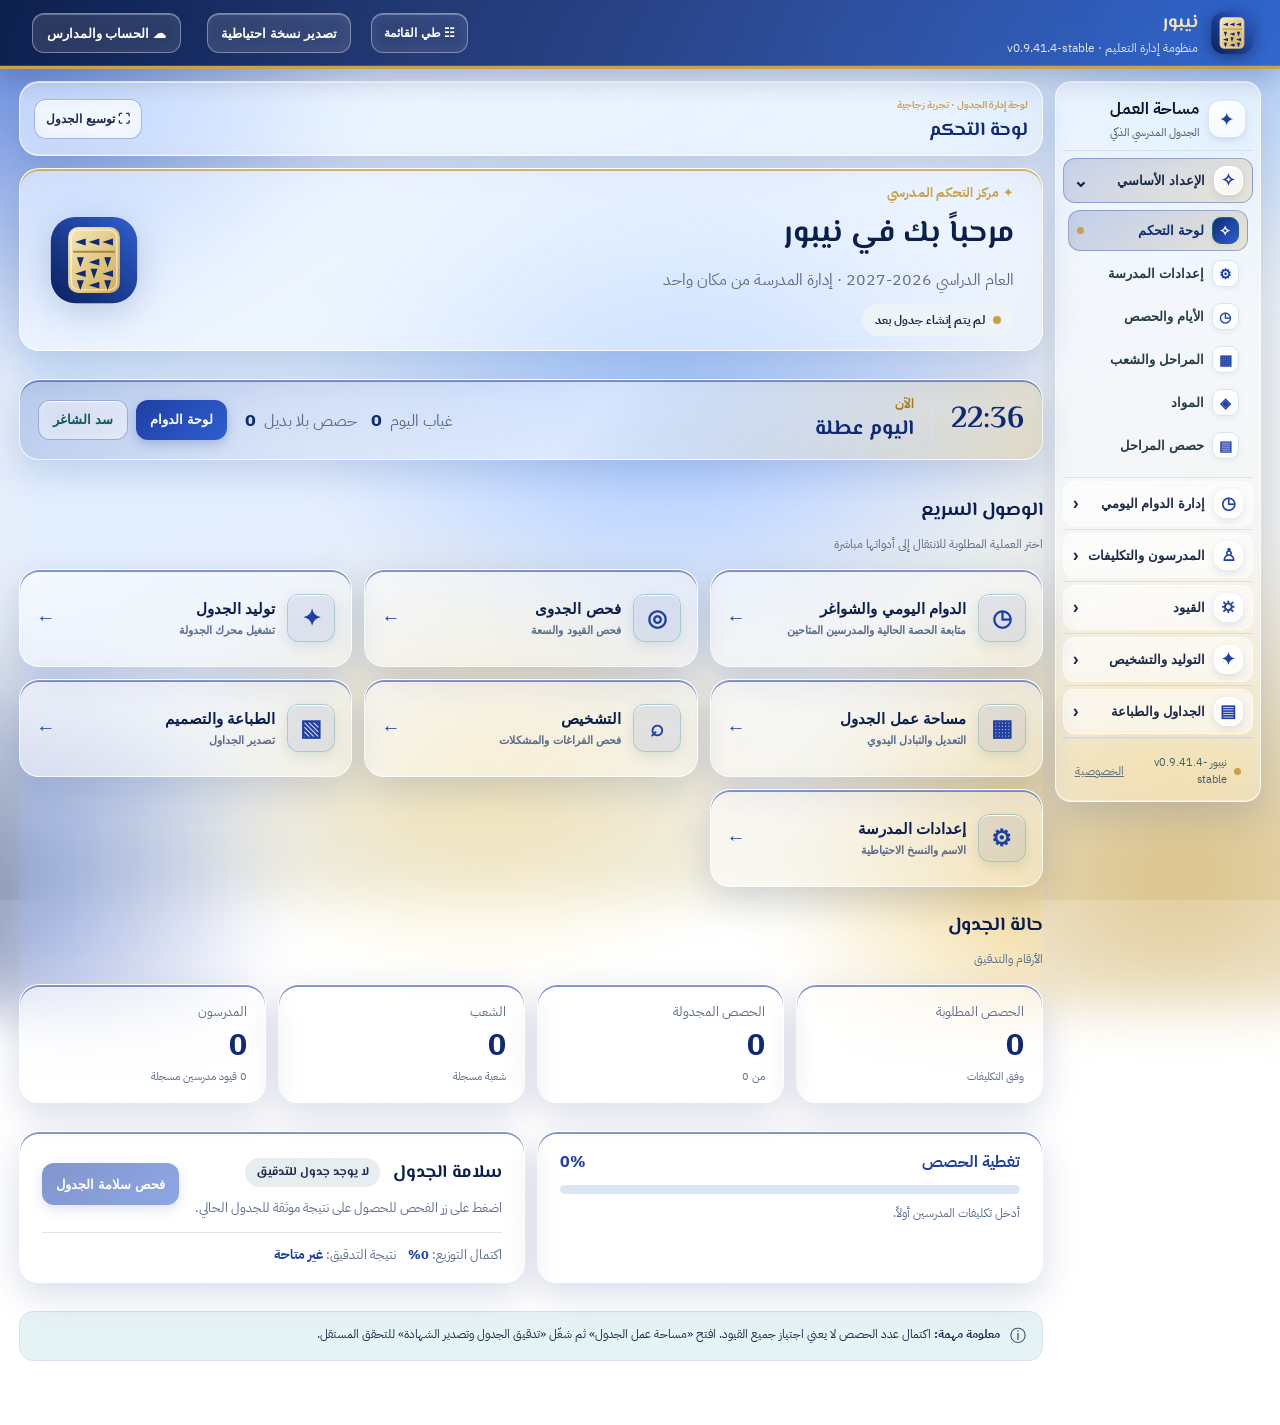
==== commit f77c4ad3: "Add files via upload" ====
--- a/index.html
+++ b/index.html
@@ -1,6 +1,6 @@
-<!doctype html><html lang="ar" dir="rtl"><head><meta charset="utf-8"><meta name="viewport" content="width=device-width,initial-scale=1"><meta name="application-name" content="نيبور — منظومة إدارة التعليم"><meta name="theme-color" content="#0F2A75"><link rel="manifest" href="manifest.json"><link rel="apple-touch-icon" href="apple-touch-icon.png"><link rel="icon" type="image/png" href="icon-192.png"><meta name="apple-mobile-web-app-capable" content="yes"><meta name="mobile-web-app-capable" content="yes"><meta name="apple-mobile-web-app-title" content="نيبور"><meta name="apple-mobile-web-app-status-bar-style" content="black-translucent"><title>نيبور — منظومة إدارة التعليم v0.9.41.3-stable</title>
+<!doctype html><html lang="ar" dir="rtl"><head><meta charset="utf-8"><meta name="viewport" content="width=device-width,initial-scale=1"><meta name="application-name" content="نيبور — منظومة إدارة التعليم"><meta name="theme-color" content="#0F2A75"><link rel="manifest" href="manifest.json"><link rel="apple-touch-icon" href="apple-touch-icon.png"><link rel="icon" type="image/png" href="icon-192.png"><meta name="apple-mobile-web-app-capable" content="yes"><meta name="mobile-web-app-capable" content="yes"><meta name="apple-mobile-web-app-title" content="نيبور"><meta name="apple-mobile-web-app-status-bar-style" content="black-translucent"><title>نيبور — منظومة إدارة التعليم v0.9.41.4-stable</title>
 
-<link rel="stylesheet" href="fonts.css"><link rel="stylesheet" href="styles.css?v=09413"><link rel="stylesheet" href="theme.css?v=09413"><link rel="stylesheet" href="cloud.css?v=09413"><link rel="stylesheet" href="identity.css?v=09413"></head><body>
-<header class="topbar"><button type="button" id="menuToggle" class="glass-icon menu-toggle" aria-label="فتح القائمة" aria-expanded="false"><span>☰</span></button><div class="brand"><svg class="logo" viewBox="0 0 48 48" fill="none" stroke="#fff" stroke-width="3.2" stroke-linecap="round" stroke-linejoin="round" aria-hidden="true"><path d="M9 38c0-9 8-6 12-12s-2-11 6-14 12 2 12 2"/><circle cx="9" cy="38" r="3.2" fill="#E8A23A" stroke="none"/><circle cx="39" cy="14" r="3.2" fill="#E8A23A" stroke="none"/></svg><div><h1>نيبور</h1><p id="releaseLabel">منظومة إدارة التعليم · v0.9.41.3-stable</p></div></div><button type="button" id="sidebarCompactToggle" class="sidebar-compact-toggle" aria-label="طي القائمة الجانبية" aria-pressed="false" title="طي القائمة">☷ القائمة</button><button id="exportBtn" title="تنزيل نسخة احتياطية">تصدير نسخة احتياطية</button></header>
-<div class="app-shell"><aside class="glass-sidebar" id="sidebar" aria-label="القائمة الرئيسية"><div class="sidebar-head"><span class="glass-icon">✦</span><div><strong>مساحة العمل</strong><small>الجدول المدرسي الذكي</small></div></div><div id="sideNavigation"></div><div class="sidebar-foot"><span class="live-dot"></span><span id="sideVersion">نيبور v0.9.41.3-stable</span><a class="side-privacy" href="privacy.html" target="_blank" rel="noopener" style="margin-inline-start:auto;font-size:12px;opacity:.85;color:inherit">الخصوصية</a></div></aside><div id="sidebarBackdrop" class="sidebar-backdrop" hidden></div><main><div class="workspace-top"><div><span class="eyebrow">لوحة إدارة الجدول · تجربة زجاجية</span><h2 id="currentPage">التوليد والتشخيص</h2></div><label class="section-picker">القسم <select id="sectionSelector" aria-label="اختيار القسم"></select></label></div><nav id="steps" aria-label="صفحات القسم"></nav><section id="summary" class="panel"></section><section id="workspace" class="panel"></section></main></div>
-<input id="importFile" type="file" accept=".json,application/json" class="masar-import-input" aria-label="اختيار نسخة احتياطية JSON"><script src="errorlog.js"></script><script src="storage.js?v=09413"></script><script src="pwa.js"></script></body></html>+<link rel="stylesheet" href="fonts.css"><link rel="stylesheet" href="styles.css?v=09414"><link rel="stylesheet" href="theme.css?v=09414"><link rel="stylesheet" href="cloud.css?v=09414"><link rel="stylesheet" href="identity.css?v=09414"></head><body>
+<header class="topbar"><button type="button" id="menuToggle" class="glass-icon menu-toggle" aria-label="فتح القائمة" aria-expanded="false"><span>☰</span></button><div class="brand"><svg class="logo" viewBox="0 0 48 48" fill="none" stroke="#fff" stroke-width="3.2" stroke-linecap="round" stroke-linejoin="round" aria-hidden="true"><path d="M9 38c0-9 8-6 12-12s-2-11 6-14 12 2 12 2"/><circle cx="9" cy="38" r="3.2" fill="#E8A23A" stroke="none"/><circle cx="39" cy="14" r="3.2" fill="#E8A23A" stroke="none"/></svg><div><h1>نيبور</h1><p id="releaseLabel">منظومة إدارة التعليم · v0.9.41.4-stable</p></div></div><button type="button" id="sidebarCompactToggle" class="sidebar-compact-toggle" aria-label="طي القائمة الجانبية" aria-pressed="false" title="طي القائمة">☷ القائمة</button><button id="exportBtn" title="تنزيل نسخة احتياطية">تصدير نسخة احتياطية</button></header>
+<div class="app-shell"><aside class="glass-sidebar" id="sidebar" aria-label="القائمة الرئيسية"><div class="sidebar-head"><span class="glass-icon">✦</span><div><strong>مساحة العمل</strong><small>الجدول المدرسي الذكي</small></div></div><div id="sideNavigation"></div><div class="sidebar-foot"><span class="live-dot"></span><span id="sideVersion">نيبور v0.9.41.4-stable</span><a class="side-privacy" href="privacy.html" target="_blank" rel="noopener" style="margin-inline-start:auto;font-size:12px;opacity:.85;color:inherit">الخصوصية</a></div></aside><div id="sidebarBackdrop" class="sidebar-backdrop" hidden></div><main><div class="workspace-top"><div><span class="eyebrow">لوحة إدارة الجدول · تجربة زجاجية</span><h2 id="currentPage">التوليد والتشخيص</h2></div><label class="section-picker">القسم <select id="sectionSelector" aria-label="اختيار القسم"></select></label></div><nav id="steps" aria-label="صفحات القسم"></nav><section id="summary" class="panel"></section><section id="workspace" class="panel"></section></main></div>
+<input id="importFile" type="file" accept=".json,application/json" class="masar-import-input" aria-label="اختيار نسخة احتياطية JSON"><script src="errorlog.js"></script><script src="storage.js?v=09414"></script><script src="pwa.js"></script></body></html>
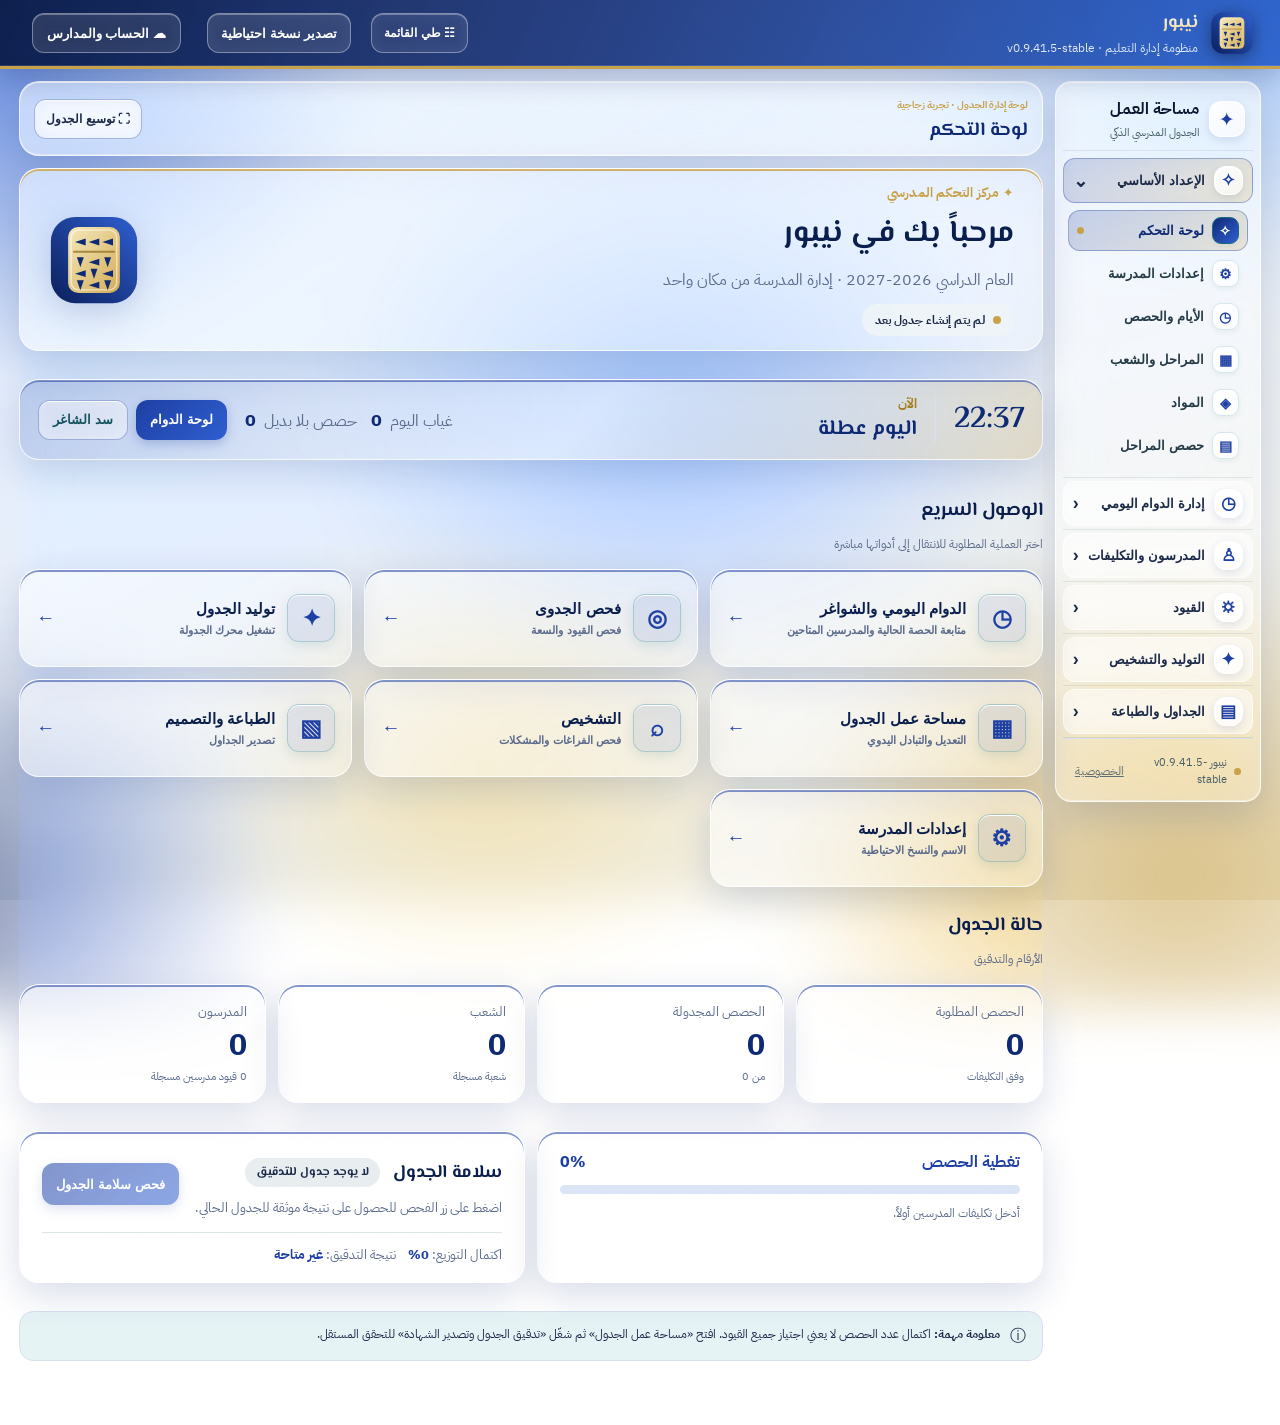
==== commit 3796ad64: "Add files via upload" ====
--- a/index.html
+++ b/index.html
@@ -1,6 +1,6 @@
-<!doctype html><html lang="ar" dir="rtl"><head><meta charset="utf-8"><meta name="viewport" content="width=device-width,initial-scale=1"><meta name="application-name" content="نيبور — منظومة إدارة التعليم"><meta name="theme-color" content="#0F2A75"><link rel="manifest" href="manifest.json"><link rel="apple-touch-icon" href="apple-touch-icon.png"><link rel="icon" type="image/png" href="icon-192.png"><meta name="apple-mobile-web-app-capable" content="yes"><meta name="mobile-web-app-capable" content="yes"><meta name="apple-mobile-web-app-title" content="نيبور"><meta name="apple-mobile-web-app-status-bar-style" content="black-translucent"><title>نيبور — منظومة إدارة التعليم v0.9.41.4-stable</title>
+<!doctype html><html lang="ar" dir="rtl"><head><meta charset="utf-8"><meta name="viewport" content="width=device-width,initial-scale=1"><meta name="application-name" content="نيبور — منظومة إدارة التعليم"><meta name="theme-color" content="#0F2A75"><link rel="manifest" href="manifest.json"><link rel="apple-touch-icon" href="apple-touch-icon.png"><link rel="icon" type="image/png" href="icon-192.png"><meta name="apple-mobile-web-app-capable" content="yes"><meta name="mobile-web-app-capable" content="yes"><meta name="apple-mobile-web-app-title" content="نيبور"><meta name="apple-mobile-web-app-status-bar-style" content="black-translucent"><title>نيبور — منظومة إدارة التعليم v0.9.41.5-stable</title>
 
-<link rel="stylesheet" href="fonts.css"><link rel="stylesheet" href="styles.css?v=09414"><link rel="stylesheet" href="theme.css?v=09414"><link rel="stylesheet" href="cloud.css?v=09414"><link rel="stylesheet" href="identity.css?v=09414"></head><body>
-<header class="topbar"><button type="button" id="menuToggle" class="glass-icon menu-toggle" aria-label="فتح القائمة" aria-expanded="false"><span>☰</span></button><div class="brand"><svg class="logo" viewBox="0 0 48 48" fill="none" stroke="#fff" stroke-width="3.2" stroke-linecap="round" stroke-linejoin="round" aria-hidden="true"><path d="M9 38c0-9 8-6 12-12s-2-11 6-14 12 2 12 2"/><circle cx="9" cy="38" r="3.2" fill="#E8A23A" stroke="none"/><circle cx="39" cy="14" r="3.2" fill="#E8A23A" stroke="none"/></svg><div><h1>نيبور</h1><p id="releaseLabel">منظومة إدارة التعليم · v0.9.41.4-stable</p></div></div><button type="button" id="sidebarCompactToggle" class="sidebar-compact-toggle" aria-label="طي القائمة الجانبية" aria-pressed="false" title="طي القائمة">☷ القائمة</button><button id="exportBtn" title="تنزيل نسخة احتياطية">تصدير نسخة احتياطية</button></header>
-<div class="app-shell"><aside class="glass-sidebar" id="sidebar" aria-label="القائمة الرئيسية"><div class="sidebar-head"><span class="glass-icon">✦</span><div><strong>مساحة العمل</strong><small>الجدول المدرسي الذكي</small></div></div><div id="sideNavigation"></div><div class="sidebar-foot"><span class="live-dot"></span><span id="sideVersion">نيبور v0.9.41.4-stable</span><a class="side-privacy" href="privacy.html" target="_blank" rel="noopener" style="margin-inline-start:auto;font-size:12px;opacity:.85;color:inherit">الخصوصية</a></div></aside><div id="sidebarBackdrop" class="sidebar-backdrop" hidden></div><main><div class="workspace-top"><div><span class="eyebrow">لوحة إدارة الجدول · تجربة زجاجية</span><h2 id="currentPage">التوليد والتشخيص</h2></div><label class="section-picker">القسم <select id="sectionSelector" aria-label="اختيار القسم"></select></label></div><nav id="steps" aria-label="صفحات القسم"></nav><section id="summary" class="panel"></section><section id="workspace" class="panel"></section></main></div>
-<input id="importFile" type="file" accept=".json,application/json" class="masar-import-input" aria-label="اختيار نسخة احتياطية JSON"><script src="errorlog.js"></script><script src="storage.js?v=09414"></script><script src="pwa.js"></script></body></html>+<link rel="stylesheet" href="fonts.css"><link rel="stylesheet" href="styles.css?v=09415"><link rel="stylesheet" href="theme.css?v=09415"><link rel="stylesheet" href="cloud.css?v=09415"><link rel="stylesheet" href="identity.css?v=09415"></head><body>
+<header class="topbar"><button type="button" id="menuToggle" class="glass-icon menu-toggle" aria-label="فتح القائمة" aria-expanded="false"><span>☰</span></button><div class="brand"><svg class="logo" viewBox="0 0 48 48" fill="none" stroke="#fff" stroke-width="3.2" stroke-linecap="round" stroke-linejoin="round" aria-hidden="true"><path d="M9 38c0-9 8-6 12-12s-2-11 6-14 12 2 12 2"/><circle cx="9" cy="38" r="3.2" fill="#E8A23A" stroke="none"/><circle cx="39" cy="14" r="3.2" fill="#E8A23A" stroke="none"/></svg><div><h1>نيبور</h1><p id="releaseLabel">منظومة إدارة التعليم · v0.9.41.5-stable</p></div></div><button type="button" id="sidebarCompactToggle" class="sidebar-compact-toggle" aria-label="طي القائمة الجانبية" aria-pressed="false" title="طي القائمة">☷ القائمة</button><button id="exportBtn" title="تنزيل نسخة احتياطية">تصدير نسخة احتياطية</button></header>
+<div class="app-shell"><aside class="glass-sidebar" id="sidebar" aria-label="القائمة الرئيسية"><div class="sidebar-head"><span class="glass-icon">✦</span><div><strong>مساحة العمل</strong><small>الجدول المدرسي الذكي</small></div></div><div id="sideNavigation"></div><div class="sidebar-foot"><span class="live-dot"></span><span id="sideVersion">نيبور v0.9.41.5-stable</span><a class="side-privacy" href="privacy.html" target="_blank" rel="noopener" style="margin-inline-start:auto;font-size:12px;opacity:.85;color:inherit">الخصوصية</a></div></aside><div id="sidebarBackdrop" class="sidebar-backdrop" hidden></div><main><div class="workspace-top"><div><span class="eyebrow">لوحة إدارة الجدول · تجربة زجاجية</span><h2 id="currentPage">التوليد والتشخيص</h2></div><label class="section-picker">القسم <select id="sectionSelector" aria-label="اختيار القسم"></select></label></div><nav id="steps" aria-label="صفحات القسم"></nav><section id="summary" class="panel"></section><section id="workspace" class="panel"></section></main></div>
+<input id="importFile" type="file" accept=".json,application/json" class="masar-import-input" aria-label="اختيار نسخة احتياطية JSON"><script src="errorlog.js"></script><script src="storage.js?v=09415"></script><script src="pwa.js"></script></body></html>
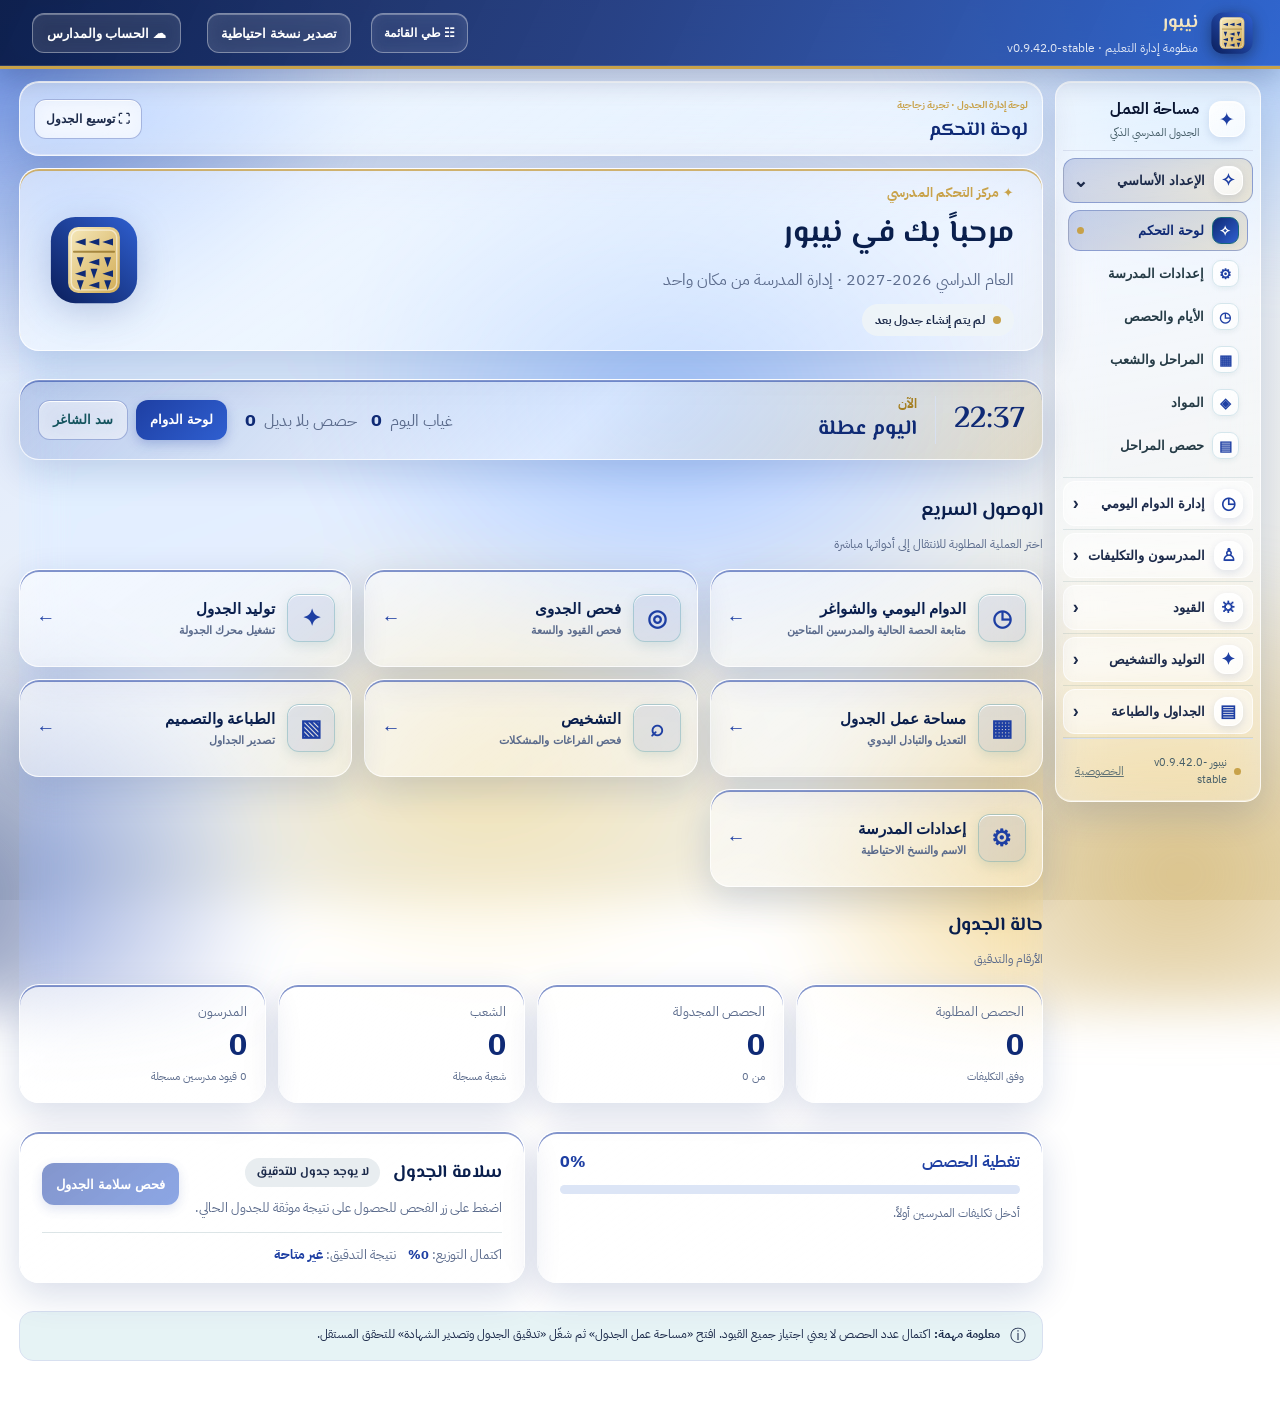
==== commit 0c7574d8: "Add files via upload" ====
--- a/index.html
+++ b/index.html
@@ -1,6 +1,6 @@
-<!doctype html><html lang="ar" dir="rtl"><head><meta charset="utf-8"><meta name="viewport" content="width=device-width,initial-scale=1"><meta name="application-name" content="نيبور — منظومة إدارة التعليم"><meta name="theme-color" content="#0F2A75"><link rel="manifest" href="manifest.json"><link rel="apple-touch-icon" href="apple-touch-icon.png"><link rel="icon" type="image/png" href="icon-192.png"><meta name="apple-mobile-web-app-capable" content="yes"><meta name="mobile-web-app-capable" content="yes"><meta name="apple-mobile-web-app-title" content="نيبور"><meta name="apple-mobile-web-app-status-bar-style" content="black-translucent"><title>نيبور — منظومة إدارة التعليم v0.9.41.5-stable</title>
+<!doctype html><html lang="ar" dir="rtl"><head><meta charset="utf-8"><meta name="viewport" content="width=device-width,initial-scale=1"><meta name="application-name" content="نيبور — منظومة إدارة التعليم"><meta name="theme-color" content="#0F2A75"><link rel="manifest" href="manifest.json"><link rel="apple-touch-icon" href="apple-touch-icon.png"><link rel="icon" type="image/png" href="icon-192.png"><meta name="apple-mobile-web-app-capable" content="yes"><meta name="mobile-web-app-capable" content="yes"><meta name="apple-mobile-web-app-title" content="نيبور"><meta name="apple-mobile-web-app-status-bar-style" content="black-translucent"><title>نيبور — منظومة إدارة التعليم v0.9.42.0-stable</title>
 
-<link rel="stylesheet" href="fonts.css"><link rel="stylesheet" href="styles.css?v=09415"><link rel="stylesheet" href="theme.css?v=09415"><link rel="stylesheet" href="cloud.css?v=09415"><link rel="stylesheet" href="identity.css?v=09415"></head><body>
-<header class="topbar"><button type="button" id="menuToggle" class="glass-icon menu-toggle" aria-label="فتح القائمة" aria-expanded="false"><span>☰</span></button><div class="brand"><svg class="logo" viewBox="0 0 48 48" fill="none" stroke="#fff" stroke-width="3.2" stroke-linecap="round" stroke-linejoin="round" aria-hidden="true"><path d="M9 38c0-9 8-6 12-12s-2-11 6-14 12 2 12 2"/><circle cx="9" cy="38" r="3.2" fill="#E8A23A" stroke="none"/><circle cx="39" cy="14" r="3.2" fill="#E8A23A" stroke="none"/></svg><div><h1>نيبور</h1><p id="releaseLabel">منظومة إدارة التعليم · v0.9.41.5-stable</p></div></div><button type="button" id="sidebarCompactToggle" class="sidebar-compact-toggle" aria-label="طي القائمة الجانبية" aria-pressed="false" title="طي القائمة">☷ القائمة</button><button id="exportBtn" title="تنزيل نسخة احتياطية">تصدير نسخة احتياطية</button></header>
-<div class="app-shell"><aside class="glass-sidebar" id="sidebar" aria-label="القائمة الرئيسية"><div class="sidebar-head"><span class="glass-icon">✦</span><div><strong>مساحة العمل</strong><small>الجدول المدرسي الذكي</small></div></div><div id="sideNavigation"></div><div class="sidebar-foot"><span class="live-dot"></span><span id="sideVersion">نيبور v0.9.41.5-stable</span><a class="side-privacy" href="privacy.html" target="_blank" rel="noopener" style="margin-inline-start:auto;font-size:12px;opacity:.85;color:inherit">الخصوصية</a></div></aside><div id="sidebarBackdrop" class="sidebar-backdrop" hidden></div><main><div class="workspace-top"><div><span class="eyebrow">لوحة إدارة الجدول · تجربة زجاجية</span><h2 id="currentPage">التوليد والتشخيص</h2></div><label class="section-picker">القسم <select id="sectionSelector" aria-label="اختيار القسم"></select></label></div><nav id="steps" aria-label="صفحات القسم"></nav><section id="summary" class="panel"></section><section id="workspace" class="panel"></section></main></div>
-<input id="importFile" type="file" accept=".json,application/json" class="masar-import-input" aria-label="اختيار نسخة احتياطية JSON"><script src="errorlog.js"></script><script src="storage.js?v=09415"></script><script src="pwa.js"></script></body></html>+<link rel="stylesheet" href="fonts.css"><link rel="stylesheet" href="styles.css?v=09420"><link rel="stylesheet" href="theme.css?v=09420"><link rel="stylesheet" href="cloud.css?v=09420"><link rel="stylesheet" href="identity.css?v=09420"></head><body>
+<header class="topbar"><button type="button" id="menuToggle" class="glass-icon menu-toggle" aria-label="فتح القائمة" aria-expanded="false"><span>☰</span></button><div class="brand"><svg class="logo" viewBox="0 0 48 48" fill="none" stroke="#fff" stroke-width="3.2" stroke-linecap="round" stroke-linejoin="round" aria-hidden="true"><path d="M9 38c0-9 8-6 12-12s-2-11 6-14 12 2 12 2"/><circle cx="9" cy="38" r="3.2" fill="#E8A23A" stroke="none"/><circle cx="39" cy="14" r="3.2" fill="#E8A23A" stroke="none"/></svg><div><h1>نيبور</h1><p id="releaseLabel">منظومة إدارة التعليم · v0.9.42.0-stable</p></div></div><button type="button" id="sidebarCompactToggle" class="sidebar-compact-toggle" aria-label="طي القائمة الجانبية" aria-pressed="false" title="طي القائمة">☷ القائمة</button><button id="exportBtn" title="تنزيل نسخة احتياطية">تصدير نسخة احتياطية</button></header>
+<div class="app-shell"><aside class="glass-sidebar" id="sidebar" aria-label="القائمة الرئيسية"><div class="sidebar-head"><span class="glass-icon">✦</span><div><strong>مساحة العمل</strong><small>الجدول المدرسي الذكي</small></div></div><div id="sideNavigation"></div><div class="sidebar-foot"><span class="live-dot"></span><span id="sideVersion">نيبور v0.9.42.0-stable</span><a class="side-privacy" href="privacy.html" target="_blank" rel="noopener" style="margin-inline-start:auto;font-size:12px;opacity:.85;color:inherit">الخصوصية</a></div></aside><div id="sidebarBackdrop" class="sidebar-backdrop" hidden></div><main><div class="workspace-top"><div><span class="eyebrow">لوحة إدارة الجدول · تجربة زجاجية</span><h2 id="currentPage">التوليد والتشخيص</h2></div><label class="section-picker">القسم <select id="sectionSelector" aria-label="اختيار القسم"></select></label></div><nav id="steps" aria-label="صفحات القسم"></nav><section id="summary" class="panel"></section><section id="workspace" class="panel"></section></main></div>
+<input id="importFile" type="file" accept=".json,application/json" class="masar-import-input" aria-label="اختيار نسخة احتياطية JSON"><script src="errorlog.js"></script><script src="storage.js?v=09420"></script><script src="pwa.js"></script></body></html>
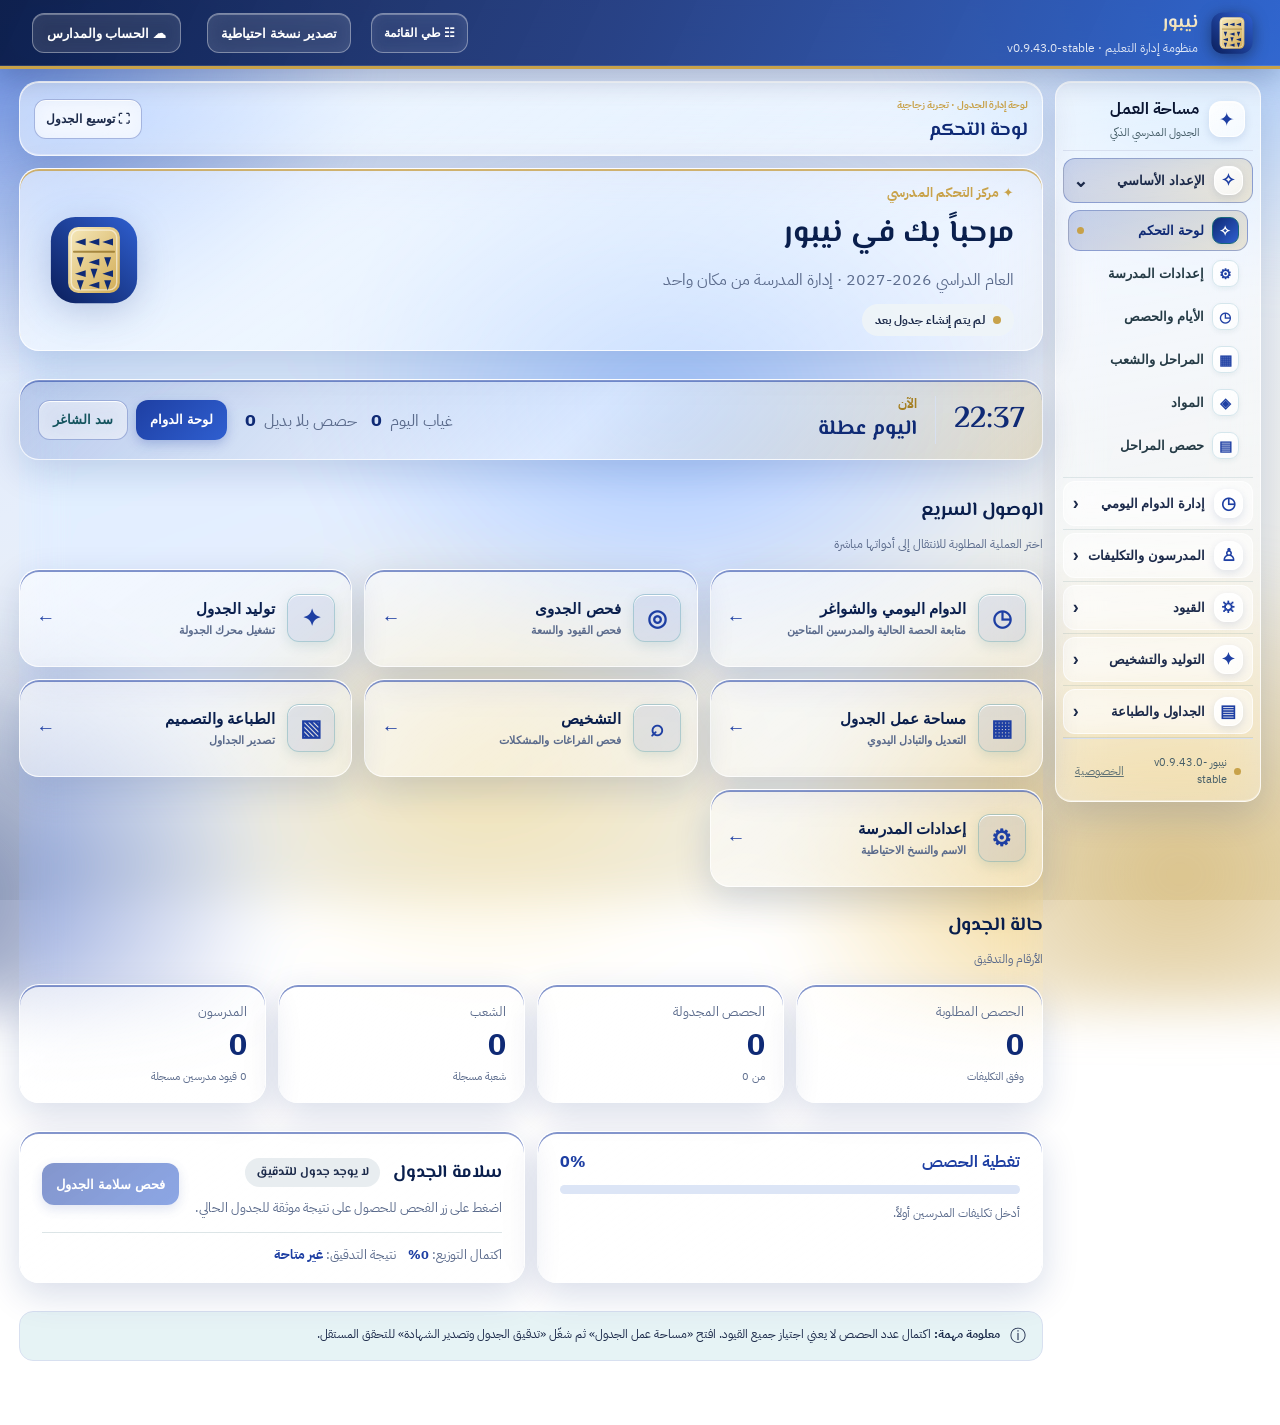
==== commit 9db5ca61: "Add files via upload" ====
--- a/index.html
+++ b/index.html
@@ -1,6 +1,6 @@
-<!doctype html><html lang="ar" dir="rtl"><head><meta charset="utf-8"><meta name="viewport" content="width=device-width,initial-scale=1"><meta name="application-name" content="نيبور — منظومة إدارة التعليم"><meta name="theme-color" content="#0F2A75"><link rel="manifest" href="manifest.json"><link rel="apple-touch-icon" href="apple-touch-icon.png"><link rel="icon" type="image/png" href="icon-192.png"><meta name="apple-mobile-web-app-capable" content="yes"><meta name="mobile-web-app-capable" content="yes"><meta name="apple-mobile-web-app-title" content="نيبور"><meta name="apple-mobile-web-app-status-bar-style" content="black-translucent"><title>نيبور — منظومة إدارة التعليم v0.9.42.0-stable</title>
+<!doctype html><html lang="ar" dir="rtl"><head><meta charset="utf-8"><meta name="viewport" content="width=device-width,initial-scale=1"><meta name="application-name" content="نيبور — منظومة إدارة التعليم"><meta name="theme-color" content="#0F2A75"><link rel="manifest" href="manifest.json"><link rel="apple-touch-icon" href="apple-touch-icon.png"><link rel="icon" type="image/png" href="icon-192.png"><meta name="apple-mobile-web-app-capable" content="yes"><meta name="mobile-web-app-capable" content="yes"><meta name="apple-mobile-web-app-title" content="نيبور"><meta name="apple-mobile-web-app-status-bar-style" content="black-translucent"><title>نيبور — منظومة إدارة التعليم v0.9.43.0-stable</title>
 
-<link rel="stylesheet" href="fonts.css"><link rel="stylesheet" href="styles.css?v=09420"><link rel="stylesheet" href="theme.css?v=09420"><link rel="stylesheet" href="cloud.css?v=09420"><link rel="stylesheet" href="identity.css?v=09420"></head><body>
-<header class="topbar"><button type="button" id="menuToggle" class="glass-icon menu-toggle" aria-label="فتح القائمة" aria-expanded="false"><span>☰</span></button><div class="brand"><svg class="logo" viewBox="0 0 48 48" fill="none" stroke="#fff" stroke-width="3.2" stroke-linecap="round" stroke-linejoin="round" aria-hidden="true"><path d="M9 38c0-9 8-6 12-12s-2-11 6-14 12 2 12 2"/><circle cx="9" cy="38" r="3.2" fill="#E8A23A" stroke="none"/><circle cx="39" cy="14" r="3.2" fill="#E8A23A" stroke="none"/></svg><div><h1>نيبور</h1><p id="releaseLabel">منظومة إدارة التعليم · v0.9.42.0-stable</p></div></div><button type="button" id="sidebarCompactToggle" class="sidebar-compact-toggle" aria-label="طي القائمة الجانبية" aria-pressed="false" title="طي القائمة">☷ القائمة</button><button id="exportBtn" title="تنزيل نسخة احتياطية">تصدير نسخة احتياطية</button></header>
-<div class="app-shell"><aside class="glass-sidebar" id="sidebar" aria-label="القائمة الرئيسية"><div class="sidebar-head"><span class="glass-icon">✦</span><div><strong>مساحة العمل</strong><small>الجدول المدرسي الذكي</small></div></div><div id="sideNavigation"></div><div class="sidebar-foot"><span class="live-dot"></span><span id="sideVersion">نيبور v0.9.42.0-stable</span><a class="side-privacy" href="privacy.html" target="_blank" rel="noopener" style="margin-inline-start:auto;font-size:12px;opacity:.85;color:inherit">الخصوصية</a></div></aside><div id="sidebarBackdrop" class="sidebar-backdrop" hidden></div><main><div class="workspace-top"><div><span class="eyebrow">لوحة إدارة الجدول · تجربة زجاجية</span><h2 id="currentPage">التوليد والتشخيص</h2></div><label class="section-picker">القسم <select id="sectionSelector" aria-label="اختيار القسم"></select></label></div><nav id="steps" aria-label="صفحات القسم"></nav><section id="summary" class="panel"></section><section id="workspace" class="panel"></section></main></div>
-<input id="importFile" type="file" accept=".json,application/json" class="masar-import-input" aria-label="اختيار نسخة احتياطية JSON"><script src="errorlog.js"></script><script src="storage.js?v=09420"></script><script src="pwa.js"></script></body></html>+<link rel="stylesheet" href="fonts.css"><link rel="stylesheet" href="styles.css?v=09430"><link rel="stylesheet" href="theme.css?v=09430"><link rel="stylesheet" href="cloud.css?v=09430"><link rel="stylesheet" href="identity.css?v=09430"></head><body>
+<header class="topbar"><button type="button" id="menuToggle" class="glass-icon menu-toggle" aria-label="فتح القائمة" aria-expanded="false"><span>☰</span></button><div class="brand"><svg class="logo" viewBox="0 0 48 48" fill="none" stroke="#fff" stroke-width="3.2" stroke-linecap="round" stroke-linejoin="round" aria-hidden="true"><path d="M9 38c0-9 8-6 12-12s-2-11 6-14 12 2 12 2"/><circle cx="9" cy="38" r="3.2" fill="#E8A23A" stroke="none"/><circle cx="39" cy="14" r="3.2" fill="#E8A23A" stroke="none"/></svg><div><h1>نيبور</h1><p id="releaseLabel">منظومة إدارة التعليم · v0.9.43.0-stable</p></div></div><button type="button" id="sidebarCompactToggle" class="sidebar-compact-toggle" aria-label="طي القائمة الجانبية" aria-pressed="false" title="طي القائمة">☷ القائمة</button><button id="exportBtn" title="تنزيل نسخة احتياطية">تصدير نسخة احتياطية</button></header>
+<div class="app-shell"><aside class="glass-sidebar" id="sidebar" aria-label="القائمة الرئيسية"><div class="sidebar-head"><span class="glass-icon">✦</span><div><strong>مساحة العمل</strong><small>الجدول المدرسي الذكي</small></div></div><div id="sideNavigation"></div><div class="sidebar-foot"><span class="live-dot"></span><span id="sideVersion">نيبور v0.9.43.0-stable</span><a class="side-privacy" href="privacy.html" target="_blank" rel="noopener" style="margin-inline-start:auto;font-size:12px;opacity:.85;color:inherit">الخصوصية</a></div></aside><div id="sidebarBackdrop" class="sidebar-backdrop" hidden></div><main><div class="workspace-top"><div><span class="eyebrow">لوحة إدارة الجدول · تجربة زجاجية</span><h2 id="currentPage">التوليد والتشخيص</h2></div><label class="section-picker">القسم <select id="sectionSelector" aria-label="اختيار القسم"></select></label></div><nav id="steps" aria-label="صفحات القسم"></nav><section id="summary" class="panel"></section><section id="workspace" class="panel"></section></main></div>
+<input id="importFile" type="file" accept=".json,application/json" class="masar-import-input" aria-label="اختيار نسخة احتياطية JSON"><script src="errorlog.js"></script><script src="storage.js?v=09430"></script><script src="pwa.js"></script></body></html>
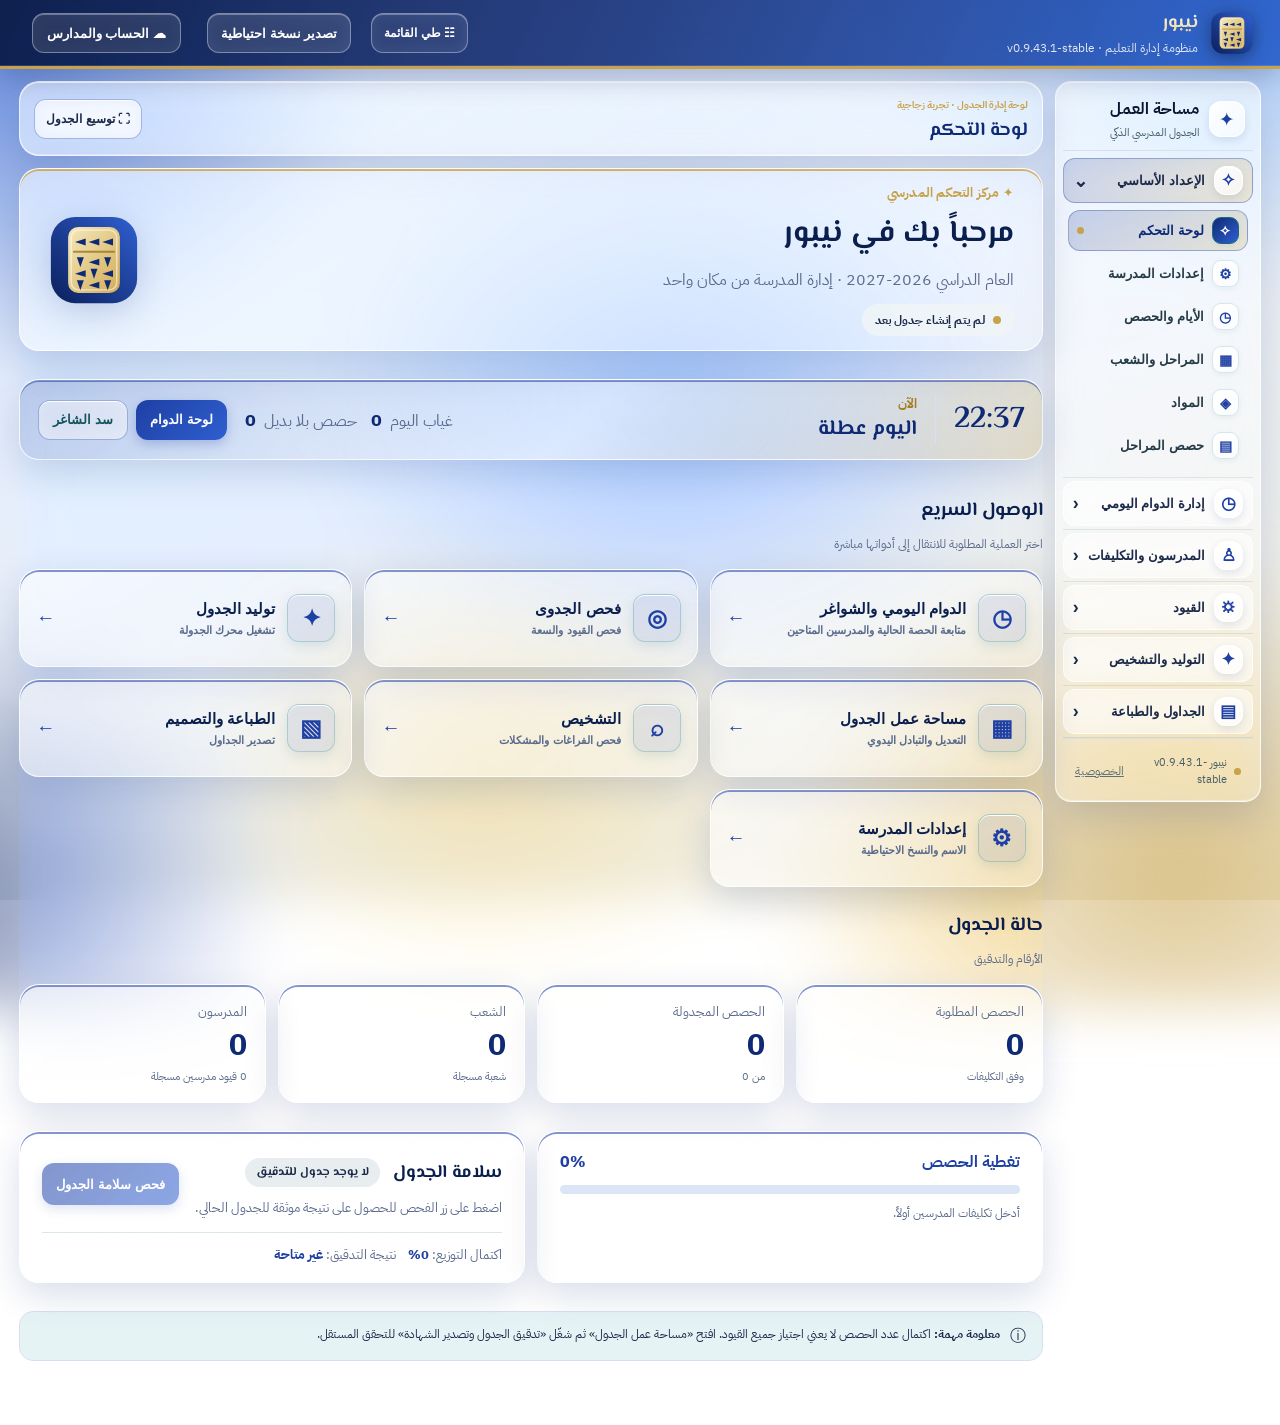
==== commit 51e48abd: "Add files via upload" ====
--- a/index.html
+++ b/index.html
@@ -1,6 +1,6 @@
-<!doctype html><html lang="ar" dir="rtl"><head><meta charset="utf-8"><meta name="viewport" content="width=device-width,initial-scale=1"><meta name="application-name" content="نيبور — منظومة إدارة التعليم"><meta name="theme-color" content="#0F2A75"><link rel="manifest" href="manifest.json"><link rel="apple-touch-icon" href="apple-touch-icon.png"><link rel="icon" type="image/png" href="icon-192.png"><meta name="apple-mobile-web-app-capable" content="yes"><meta name="mobile-web-app-capable" content="yes"><meta name="apple-mobile-web-app-title" content="نيبور"><meta name="apple-mobile-web-app-status-bar-style" content="black-translucent"><title>نيبور — منظومة إدارة التعليم v0.9.43.0-stable</title>
+<!doctype html><html lang="ar" dir="rtl"><head><meta charset="utf-8"><meta name="viewport" content="width=device-width,initial-scale=1"><meta name="application-name" content="نيبور — منظومة إدارة التعليم"><meta name="theme-color" content="#0F2A75"><link rel="manifest" href="manifest.json"><link rel="apple-touch-icon" href="apple-touch-icon.png"><link rel="icon" type="image/png" href="icon-192.png"><meta name="apple-mobile-web-app-capable" content="yes"><meta name="mobile-web-app-capable" content="yes"><meta name="apple-mobile-web-app-title" content="نيبور"><meta name="apple-mobile-web-app-status-bar-style" content="black-translucent"><title>نيبور — منظومة إدارة التعليم v0.9.43.1-stable</title>
 
-<link rel="stylesheet" href="fonts.css"><link rel="stylesheet" href="styles.css?v=09430"><link rel="stylesheet" href="theme.css?v=09430"><link rel="stylesheet" href="cloud.css?v=09430"><link rel="stylesheet" href="identity.css?v=09430"></head><body>
-<header class="topbar"><button type="button" id="menuToggle" class="glass-icon menu-toggle" aria-label="فتح القائمة" aria-expanded="false"><span>☰</span></button><div class="brand"><svg class="logo" viewBox="0 0 48 48" fill="none" stroke="#fff" stroke-width="3.2" stroke-linecap="round" stroke-linejoin="round" aria-hidden="true"><path d="M9 38c0-9 8-6 12-12s-2-11 6-14 12 2 12 2"/><circle cx="9" cy="38" r="3.2" fill="#E8A23A" stroke="none"/><circle cx="39" cy="14" r="3.2" fill="#E8A23A" stroke="none"/></svg><div><h1>نيبور</h1><p id="releaseLabel">منظومة إدارة التعليم · v0.9.43.0-stable</p></div></div><button type="button" id="sidebarCompactToggle" class="sidebar-compact-toggle" aria-label="طي القائمة الجانبية" aria-pressed="false" title="طي القائمة">☷ القائمة</button><button id="exportBtn" title="تنزيل نسخة احتياطية">تصدير نسخة احتياطية</button></header>
-<div class="app-shell"><aside class="glass-sidebar" id="sidebar" aria-label="القائمة الرئيسية"><div class="sidebar-head"><span class="glass-icon">✦</span><div><strong>مساحة العمل</strong><small>الجدول المدرسي الذكي</small></div></div><div id="sideNavigation"></div><div class="sidebar-foot"><span class="live-dot"></span><span id="sideVersion">نيبور v0.9.43.0-stable</span><a class="side-privacy" href="privacy.html" target="_blank" rel="noopener" style="margin-inline-start:auto;font-size:12px;opacity:.85;color:inherit">الخصوصية</a></div></aside><div id="sidebarBackdrop" class="sidebar-backdrop" hidden></div><main><div class="workspace-top"><div><span class="eyebrow">لوحة إدارة الجدول · تجربة زجاجية</span><h2 id="currentPage">التوليد والتشخيص</h2></div><label class="section-picker">القسم <select id="sectionSelector" aria-label="اختيار القسم"></select></label></div><nav id="steps" aria-label="صفحات القسم"></nav><section id="summary" class="panel"></section><section id="workspace" class="panel"></section></main></div>
-<input id="importFile" type="file" accept=".json,application/json" class="masar-import-input" aria-label="اختيار نسخة احتياطية JSON"><script src="errorlog.js"></script><script src="storage.js?v=09430"></script><script src="pwa.js"></script></body></html>+<link rel="stylesheet" href="fonts.css"><link rel="stylesheet" href="styles.css?v=09431"><link rel="stylesheet" href="theme.css?v=09431"><link rel="stylesheet" href="cloud.css?v=09431"><link rel="stylesheet" href="identity.css?v=09431"></head><body>
+<header class="topbar"><button type="button" id="menuToggle" class="glass-icon menu-toggle" aria-label="فتح القائمة" aria-expanded="false"><span>☰</span></button><div class="brand"><svg class="logo" viewBox="0 0 48 48" fill="none" stroke="#fff" stroke-width="3.2" stroke-linecap="round" stroke-linejoin="round" aria-hidden="true"><path d="M9 38c0-9 8-6 12-12s-2-11 6-14 12 2 12 2"/><circle cx="9" cy="38" r="3.2" fill="#E8A23A" stroke="none"/><circle cx="39" cy="14" r="3.2" fill="#E8A23A" stroke="none"/></svg><div><h1>نيبور</h1><p id="releaseLabel">منظومة إدارة التعليم · v0.9.43.1-stable</p></div></div><button type="button" id="sidebarCompactToggle" class="sidebar-compact-toggle" aria-label="طي القائمة الجانبية" aria-pressed="false" title="طي القائمة">☷ القائمة</button><button id="exportBtn" title="تنزيل نسخة احتياطية">تصدير نسخة احتياطية</button></header>
+<div class="app-shell"><aside class="glass-sidebar" id="sidebar" aria-label="القائمة الرئيسية"><div class="sidebar-head"><span class="glass-icon">✦</span><div><strong>مساحة العمل</strong><small>الجدول المدرسي الذكي</small></div></div><div id="sideNavigation"></div><div class="sidebar-foot"><span class="live-dot"></span><span id="sideVersion">نيبور v0.9.43.1-stable</span><a class="side-privacy" href="privacy.html" target="_blank" rel="noopener" style="margin-inline-start:auto;font-size:12px;opacity:.85;color:inherit">الخصوصية</a></div></aside><div id="sidebarBackdrop" class="sidebar-backdrop" hidden></div><main><div class="workspace-top"><div><span class="eyebrow">لوحة إدارة الجدول · تجربة زجاجية</span><h2 id="currentPage">التوليد والتشخيص</h2></div><label class="section-picker">القسم <select id="sectionSelector" aria-label="اختيار القسم"></select></label></div><nav id="steps" aria-label="صفحات القسم"></nav><section id="summary" class="panel"></section><section id="workspace" class="panel"></section></main></div>
+<input id="importFile" type="file" accept=".json,application/json" class="masar-import-input" aria-label="اختيار نسخة احتياطية JSON"><script src="errorlog.js"></script><script src="storage.js?v=09431"></script><script src="pwa.js"></script></body></html>
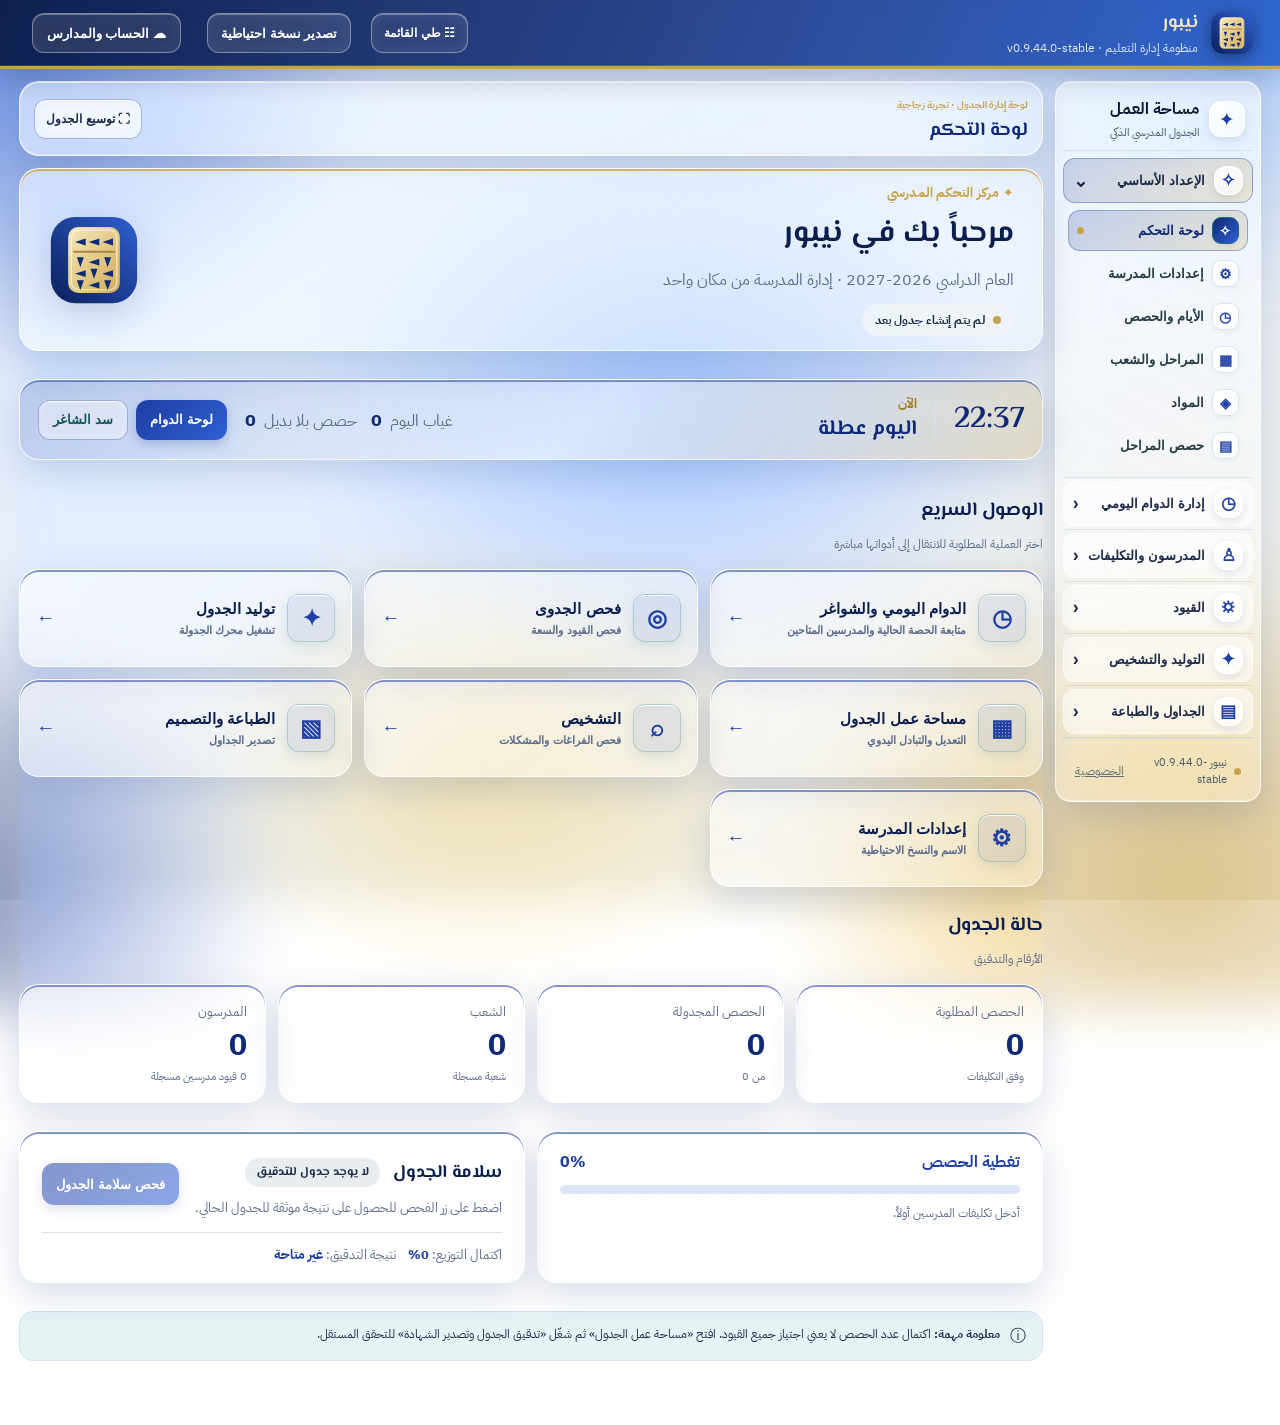
==== commit af7c500c: "Add files via upload" ====
--- a/index.html
+++ b/index.html
@@ -1,6 +1,6 @@
-<!doctype html><html lang="ar" dir="rtl"><head><meta charset="utf-8"><meta name="viewport" content="width=device-width,initial-scale=1"><meta name="application-name" content="نيبور — منظومة إدارة التعليم"><meta name="theme-color" content="#0F2A75"><link rel="manifest" href="manifest.json"><link rel="apple-touch-icon" href="apple-touch-icon.png"><link rel="icon" type="image/png" href="icon-192.png"><meta name="apple-mobile-web-app-capable" content="yes"><meta name="mobile-web-app-capable" content="yes"><meta name="apple-mobile-web-app-title" content="نيبور"><meta name="apple-mobile-web-app-status-bar-style" content="black-translucent"><title>نيبور — منظومة إدارة التعليم v0.9.43.1-stable</title>
+<!doctype html><html lang="ar" dir="rtl"><head><meta charset="utf-8"><meta name="viewport" content="width=device-width,initial-scale=1"><meta name="application-name" content="نيبور — منظومة إدارة التعليم"><meta name="theme-color" content="#0F2A75"><link rel="manifest" href="manifest.json"><link rel="apple-touch-icon" href="apple-touch-icon.png"><link rel="icon" type="image/png" href="icon-192.png"><meta name="apple-mobile-web-app-capable" content="yes"><meta name="mobile-web-app-capable" content="yes"><meta name="apple-mobile-web-app-title" content="نيبور"><meta name="apple-mobile-web-app-status-bar-style" content="black-translucent"><title>نيبور — منظومة إدارة التعليم v0.9.44.0-stable</title>
 
-<link rel="stylesheet" href="fonts.css"><link rel="stylesheet" href="styles.css?v=09431"><link rel="stylesheet" href="theme.css?v=09431"><link rel="stylesheet" href="cloud.css?v=09431"><link rel="stylesheet" href="identity.css?v=09431"></head><body>
-<header class="topbar"><button type="button" id="menuToggle" class="glass-icon menu-toggle" aria-label="فتح القائمة" aria-expanded="false"><span>☰</span></button><div class="brand"><svg class="logo" viewBox="0 0 48 48" fill="none" stroke="#fff" stroke-width="3.2" stroke-linecap="round" stroke-linejoin="round" aria-hidden="true"><path d="M9 38c0-9 8-6 12-12s-2-11 6-14 12 2 12 2"/><circle cx="9" cy="38" r="3.2" fill="#E8A23A" stroke="none"/><circle cx="39" cy="14" r="3.2" fill="#E8A23A" stroke="none"/></svg><div><h1>نيبور</h1><p id="releaseLabel">منظومة إدارة التعليم · v0.9.43.1-stable</p></div></div><button type="button" id="sidebarCompactToggle" class="sidebar-compact-toggle" aria-label="طي القائمة الجانبية" aria-pressed="false" title="طي القائمة">☷ القائمة</button><button id="exportBtn" title="تنزيل نسخة احتياطية">تصدير نسخة احتياطية</button></header>
-<div class="app-shell"><aside class="glass-sidebar" id="sidebar" aria-label="القائمة الرئيسية"><div class="sidebar-head"><span class="glass-icon">✦</span><div><strong>مساحة العمل</strong><small>الجدول المدرسي الذكي</small></div></div><div id="sideNavigation"></div><div class="sidebar-foot"><span class="live-dot"></span><span id="sideVersion">نيبور v0.9.43.1-stable</span><a class="side-privacy" href="privacy.html" target="_blank" rel="noopener" style="margin-inline-start:auto;font-size:12px;opacity:.85;color:inherit">الخصوصية</a></div></aside><div id="sidebarBackdrop" class="sidebar-backdrop" hidden></div><main><div class="workspace-top"><div><span class="eyebrow">لوحة إدارة الجدول · تجربة زجاجية</span><h2 id="currentPage">التوليد والتشخيص</h2></div><label class="section-picker">القسم <select id="sectionSelector" aria-label="اختيار القسم"></select></label></div><nav id="steps" aria-label="صفحات القسم"></nav><section id="summary" class="panel"></section><section id="workspace" class="panel"></section></main></div>
-<input id="importFile" type="file" accept=".json,application/json" class="masar-import-input" aria-label="اختيار نسخة احتياطية JSON"><script src="errorlog.js"></script><script src="storage.js?v=09431"></script><script src="pwa.js"></script></body></html>+<link rel="stylesheet" href="fonts.css"><link rel="stylesheet" href="styles.css?v=09440"><link rel="stylesheet" href="theme.css?v=09440"><link rel="stylesheet" href="cloud.css?v=09440"><link rel="stylesheet" href="identity.css?v=09440"></head><body>
+<header class="topbar"><button type="button" id="menuToggle" class="glass-icon menu-toggle" aria-label="فتح القائمة" aria-expanded="false"><span>☰</span></button><div class="brand"><svg class="logo" viewBox="0 0 48 48" fill="none" stroke="#fff" stroke-width="3.2" stroke-linecap="round" stroke-linejoin="round" aria-hidden="true"><path d="M9 38c0-9 8-6 12-12s-2-11 6-14 12 2 12 2"/><circle cx="9" cy="38" r="3.2" fill="#E8A23A" stroke="none"/><circle cx="39" cy="14" r="3.2" fill="#E8A23A" stroke="none"/></svg><div><h1>نيبور</h1><p id="releaseLabel">منظومة إدارة التعليم · v0.9.44.0-stable</p></div></div><button type="button" id="sidebarCompactToggle" class="sidebar-compact-toggle" aria-label="طي القائمة الجانبية" aria-pressed="false" title="طي القائمة">☷ القائمة</button><button id="exportBtn" title="تنزيل نسخة احتياطية">تصدير نسخة احتياطية</button></header>
+<div class="app-shell"><aside class="glass-sidebar" id="sidebar" aria-label="القائمة الرئيسية"><div class="sidebar-head"><span class="glass-icon">✦</span><div><strong>مساحة العمل</strong><small>الجدول المدرسي الذكي</small></div></div><div id="sideNavigation"></div><div class="sidebar-foot"><span class="live-dot"></span><span id="sideVersion">نيبور v0.9.44.0-stable</span><a class="side-privacy" href="privacy.html" target="_blank" rel="noopener" style="margin-inline-start:auto;font-size:12px;opacity:.85;color:inherit">الخصوصية</a></div></aside><div id="sidebarBackdrop" class="sidebar-backdrop" hidden></div><main><div class="workspace-top"><div><span class="eyebrow">لوحة إدارة الجدول · تجربة زجاجية</span><h2 id="currentPage">التوليد والتشخيص</h2></div><label class="section-picker">القسم <select id="sectionSelector" aria-label="اختيار القسم"></select></label></div><nav id="steps" aria-label="صفحات القسم"></nav><section id="summary" class="panel"></section><section id="workspace" class="panel"></section></main></div>
+<input id="importFile" type="file" accept=".json,application/json" class="masar-import-input" aria-label="اختيار نسخة احتياطية JSON"><script src="errorlog.js"></script><script src="storage.js?v=09440"></script><script src="pwa.js"></script></body></html>
